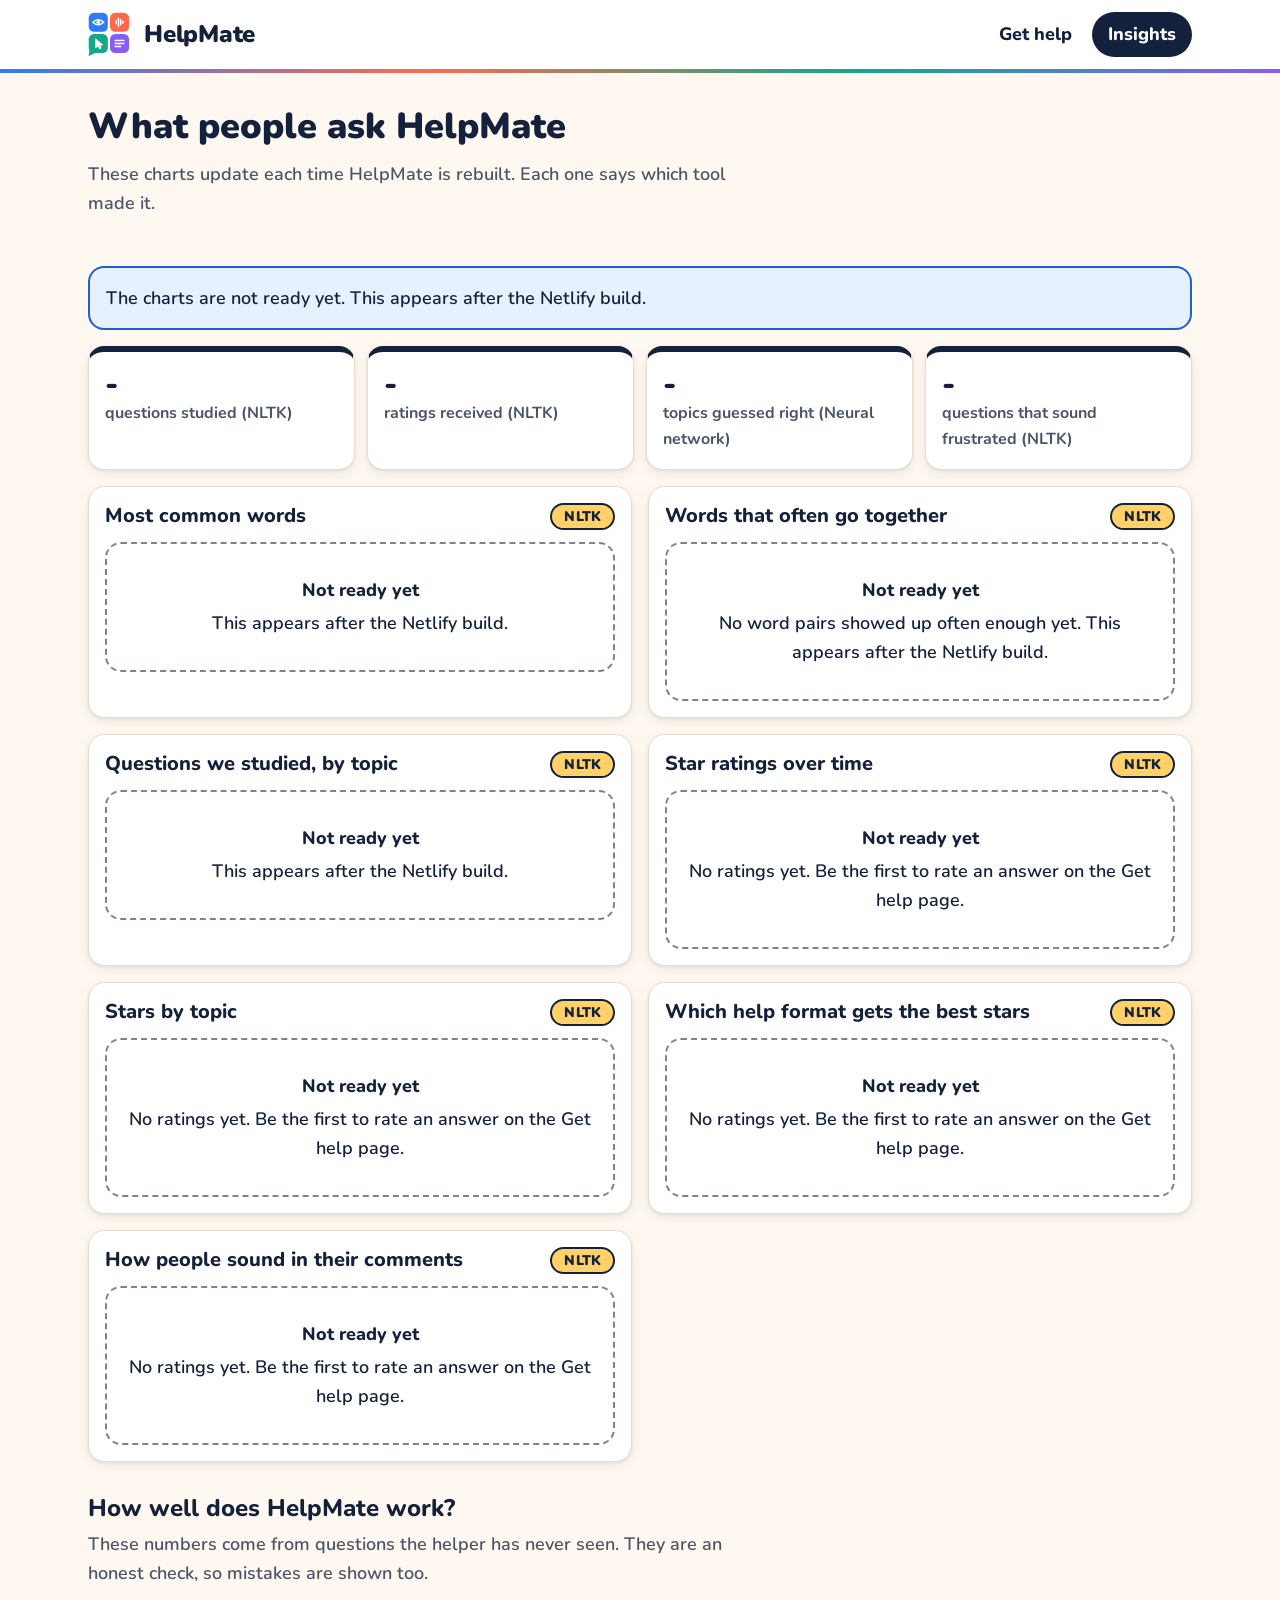
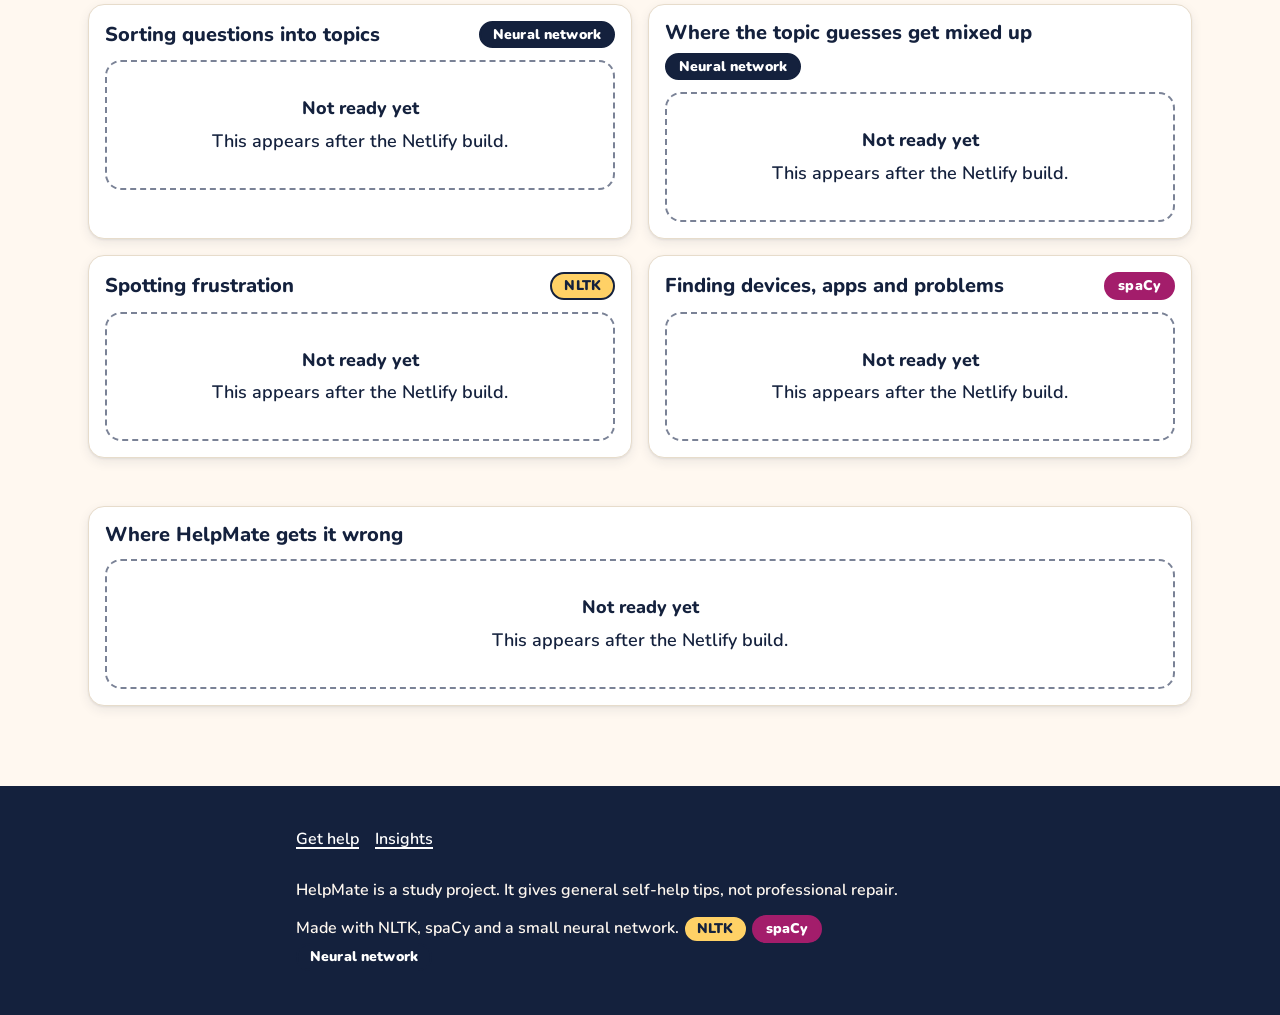
==== site/insights.html @ be36010f "HelpMate phases 4-5: web app, in-browser brain, Insights page, tests, quality report, README Built b" ====
<!doctype html>
<html lang="en">
<head>
  <meta charset="utf-8">
  <meta name="viewport" content="width=device-width, initial-scale=1">
  <title>Insights - HelpMate</title>
  <meta name="description" content="What people ask HelpMate, how answers are rated, and how well the helper works.">
  <link rel="icon" href="assets/brand/favicon.svg" type="image/svg+xml">
  <link rel="preconnect" href="https://fonts.googleapis.com">
  <link rel="preconnect" href="https://fonts.gstatic.com" crossorigin>
  <link href="https://fonts.googleapis.com/css2?family=Nunito:wght@600;700;800;900&display=swap" rel="stylesheet">
  <link rel="stylesheet" href="css/design-tokens.css">
  <link rel="stylesheet" href="css/app.css">
</head>
<body>
  <a class="skip-link" href="#main">Skip to main content</a>

  <header class="site-header">
    <div class="container container--wide site-header__inner">
      <a class="brand" href="index.html">
        <img class="brand__mark" src="assets/brand/helpmate-mark.svg" alt="" width="44" height="44">
        <span class="brand__name">HelpMate</span>
      </a>
      <nav class="site-nav" aria-label="Main">
        <a class="nav-link" href="index.html">Get help</a>
        <a class="nav-link" href="insights.html" aria-current="page">Insights</a>
      </nav>
    </div>
  </header>

  <main id="main" class="container container--wide" tabindex="-1">
    <div class="page-head">
      <h1>What people ask HelpMate</h1>
      <p class="page-head__lead">These charts update each time HelpMate is rebuilt. Each one says which tool made it.</p>
    </div>

    <div id="insights-status" class="status" role="status">
      <span class="spinner" aria-hidden="true"></span><span>Loading the charts...</span>
    </div>
    <div id="insights-notes"></div>

    <section class="stat-grid" aria-label="Key numbers">
      <div class="stat"><span class="stat__value" id="stat-questions">-</span><span class="stat__label">questions studied (NLTK)</span></div>
      <div class="stat"><span class="stat__value" id="stat-ratings">-</span><span class="stat__label">ratings received (NLTK)</span></div>
      <div class="stat"><span class="stat__value" id="stat-accuracy">-</span><span class="stat__label">topics guessed right (Neural network)</span></div>
      <div class="stat"><span class="stat__value" id="stat-frustration">-</span><span class="stat__label">questions that sound frustrated (NLTK)</span></div>
    </section>

    <div class="insights-grid">

      <section id="chart-words" class="card chart-card" aria-labelledby="chart-words-title">
        <header class="card__head">
          <h2 id="chart-words-title" class="card__title">Most common words</h2>
          <span class="badge badge--nltk" title="Made by NLTK when the site was built">NLTK<span class="visually-hidden">, made by NLTK</span></span>
        </header>
        <div class="chart-body"></div>
      </section>

      <section id="chart-phrases" class="card chart-card" aria-labelledby="chart-phrases-title">
        <header class="card__head">
          <h2 id="chart-phrases-title" class="card__title">Words that often go together</h2>
          <span class="badge badge--nltk" title="Made by NLTK when the site was built">NLTK<span class="visually-hidden">, made by NLTK</span></span>
        </header>
        <div class="chart-body"></div>
      </section>

      <section id="chart-categories" class="card chart-card" aria-labelledby="chart-categories-title">
        <header class="card__head">
          <h2 id="chart-categories-title" class="card__title">Questions we studied, by topic</h2>
          <span class="badge badge--nltk" title="Made by NLTK when the site was built">NLTK<span class="visually-hidden">, made by NLTK</span></span>
        </header>
        <div class="chart-body"></div>
      </section>

      <section id="chart-ratings" class="card chart-card" aria-labelledby="chart-ratings-title">
        <header class="card__head">
          <h2 id="chart-ratings-title" class="card__title">Star ratings over time</h2>
          <span class="badge badge--nltk" title="Made by NLTK when the site was built">NLTK<span class="visually-hidden">, made by NLTK</span></span>
        </header>
        <div class="chart-body"></div>
      </section>

      <section id="chart-rating-categories" class="card chart-card" aria-labelledby="chart-rating-categories-title">
        <header class="card__head">
          <h2 id="chart-rating-categories-title" class="card__title">Stars by topic</h2>
          <span class="badge badge--nltk" title="Made by NLTK when the site was built">NLTK<span class="visually-hidden">, made by NLTK</span></span>
        </header>
        <div class="chart-body"></div>
      </section>

      <section id="chart-formats" class="card chart-card" aria-labelledby="chart-formats-title">
        <header class="card__head">
          <h2 id="chart-formats-title" class="card__title">Which help format gets the best stars</h2>
          <span class="badge badge--nltk" title="Made by NLTK when the site was built">NLTK<span class="visually-hidden">, made by NLTK</span></span>
        </header>
        <div class="chart-body"></div>
      </section>

      <section id="chart-sentiment" class="card chart-card" aria-labelledby="chart-sentiment-title">
        <header class="card__head">
          <h2 id="chart-sentiment-title" class="card__title">How people sound in their comments</h2>
          <span class="badge badge--nltk" title="Made by NLTK when the site was built">NLTK<span class="visually-hidden">, made by NLTK</span></span>
        </header>
        <div class="chart-body"></div>
      </section>

      <section id="chart-quality" class="chart-card--wide" aria-labelledby="chart-quality-title">
        <h2 id="chart-quality-title">How well does HelpMate work?</h2>
        <p class="page-head__lead">These numbers come from questions the helper has never seen. They are an honest check, so mistakes are shown too.</p>
        <div class="insights-grid">

          <section id="chart-nn" class="card chart-card" aria-labelledby="chart-nn-title">
            <header class="card__head">
              <h3 id="chart-nn-title" class="card__title">Sorting questions into topics</h3>
              <span class="badge badge--nn" title="Made by HelpMate's neural network">Neural network<span class="visually-hidden">, made by the neural network</span></span>
            </header>
            <div class="chart-body"></div>
          </section>

          <section id="chart-confusion" class="card chart-card" aria-labelledby="chart-confusion-title">
            <header class="card__head">
              <h3 id="chart-confusion-title" class="card__title">Where the topic guesses get mixed up</h3>
              <span class="badge badge--nn" title="Made by HelpMate's neural network">Neural network<span class="visually-hidden">, made by the neural network</span></span>
            </header>
            <div class="chart-body"></div>
          </section>

          <section id="chart-vader" class="card chart-card" aria-labelledby="chart-vader-title">
            <header class="card__head">
              <h3 id="chart-vader-title" class="card__title">Spotting frustration</h3>
              <span class="badge badge--nltk" title="Made by NLTK (VADER)">NLTK<span class="visually-hidden">, made by NLTK</span></span>
            </header>
            <div class="chart-body"></div>
          </section>

          <section id="chart-spacy" class="card chart-card" aria-labelledby="chart-spacy-title">
            <header class="card__head">
              <h3 id="chart-spacy-title" class="card__title">Finding devices, apps and problems</h3>
              <span class="badge badge--spacy" title="Made by spaCy when the site was built">spaCy<span class="visually-hidden">, made by spaCy</span></span>
            </header>
            <div class="chart-body"></div>
          </section>

        </div>
      </section>

      <section id="chart-errors" class="card chart-card chart-card--wide" aria-labelledby="chart-errors-title">
        <header class="card__head">
          <h2 id="chart-errors-title" class="card__title">Where HelpMate gets it wrong</h2>
        </header>
        <div class="chart-body"></div>
      </section>

    </div>
  </main>

  <footer class="site-footer">
    <div class="container">
      <ul class="site-footer__links">
        <li><a href="index.html">Get help</a></li>
        <li><a href="insights.html">Insights</a></li>
      </ul>
      <p class="site-footer__note">HelpMate is a study project. It gives general self-help tips, not professional repair.</p>
      <p class="site-footer__note">Made with NLTK, spaCy and a small neural network.
        <span class="badge badge--nltk">NLTK</span>
        <span class="badge badge--spacy">spaCy</span>
        <span class="badge badge--nn">Neural network</span>
      </p>
    </div>
  </footer>

  <script type="module" src="js/insights.js"></script>
</body>
</html>
---- site/css/design-tokens.css ----
/* ==========================================================================
   HelpMate design tokens (Iris, ux-accessibility-designer)
   Load order in every page:  design-tokens.css, app.css, (insights.css optional)
   Font: add this to <head> of every page (not @import, it blocks rendering):
     <link rel="preconnect" href="https://fonts.googleapis.com">
     <link rel="preconnect" href="https://fonts.gstatic.com" crossorigin>
     <link href="https://fonts.googleapis.com/css2?family=Nunito:wght@600;700;800;900&display=swap" rel="stylesheet">

   CONTRAST (WCAG 1.4.3 text >= 4.5:1, 1.4.11 non-text >= 3:1)
   Ratios use the WCAG relative-luminance formula. They were worked out by hand
   to two decimals because this session had no shell. tests/test_contrast.py
   re-computes every pair below from this file; run it to confirm.

   Brand colors as given, and where they can be used:
     navy   #14213D on bg #FFF8F0 ......... 15.16   body text
     navy   #14213D on white .............. 15.97
     blue   #2F7BF5 on bg ................. 3.78    decoration / icons / large text only (fails 4.5)
     blue   #2F7BF5 with white text ....... 3.98    DO NOT put small white text on it
     coral  #FF6A4D on bg ................. 2.69    decoration only (fails even 3:1; pair with a text label)
     coral  #FF6A4D with navy text ........ 5.64    ok: navy text on a coral fill
     coral  #E04E2C on bg ................. 3.77    FAILS 4.5 for small text (brand note says it is safe; it is not).
                                                    Large text (>= 24px or 18.5px bold) only.
     teal   #12A889 on bg ................. 2.85    decoration only
     teal   #12A889 with navy text ........ 5.32    ok: navy text on a teal fill
     purple #8A5CF6 on bg ................. 4.03    FAILS 4.5 for small text; large text only
     purple #8A5CF6 with white text ....... 4.25    FAILS 4.5

   Text-safe darker shades (use for any text, for filled buttons with white text,
   and for icons/borders that must reach 3:1):
     blue-ink   #1D5FD0   on bg 5.54   white-on-it 5.83
     coral-ink  #C2410C   on bg 4.91   white-on-it 5.18
     teal-ink   #0B7A63   on bg 5.01   white-on-it 5.28
     purple-ink #6D3FD6   on bg 5.98   white-on-it 6.30
     amber-ink  #B45309   on bg 4.77   (rating stars; also >= 3:1 as a graphic)
     muted      #4A5568   on bg 7.14   secondary text
     line-strong #7A8296  on bg 3.65   on white 3.84   (borders of inputs and chips, 1.4.11)

   Badge pairs (text on fill):
     NLTK            navy #14213D on gold #FFD166 ... 11.08
     spaCy           white on magenta #A31D6B ........ 7.13
     Neural network  white on navy #14213D .......... 15.97
     NLTK + spaCy    navy on white, navy border ..... 15.97
   Format tints (card backgrounds) are all lighter than L 0.80, so navy text on them is >= 12:1.
   ========================================================================== */

:root {
  /* ---- Brand ---- */
  --navy: #14213D;
  --blue: #2F7BF5;
  --coral: #FF6A4D;
  --teal: #12A889;
  --purple: #8A5CF6;
  --bg: #FFF8F0;
  --white: #FFFFFF;

  /* ---- Text-safe shades (see table above) ---- */
  --blue-ink: #1D5FD0;
  --coral-ink: #C2410C;
  --teal-ink: #0B7A63;
  --purple-ink: #6D3FD6;
  --amber-ink: #B45309;
  --coral-text-brand: #E04E2C;       /* brand note value; large text only, see table */

  /* ---- Tints: soft card backgrounds for each format ---- */
  --blue-tint: #E6F0FE;
  --coral-tint: #FFE9E3;
  --teal-tint: #DDF5EF;
  --purple-tint: #EFE9FE;
  --amber-tint: #FFF1D6;
  --cream-deep: #FFEEDB;             /* slightly deeper than bg for bands */

  /* ---- Neutral roles ---- */
  --text: var(--navy);
  --text-muted: #4A5568;
  --text-on-dark: #FFF8F0;
  --surface: var(--white);
  --page: var(--bg);
  --line: #E7DCCB;                   /* decorative dividers only */
  --line-strong: #7A8296;            /* control borders, >= 3:1 */
  --link: var(--blue-ink);
  --link-hover: #174CA8;

  /* ---- Format roles (one place to change) ---- */
  --see-bright: var(--blue);   --see-ink: var(--blue-ink);     --see-tint: var(--blue-tint);
  --hear-bright: var(--coral); --hear-ink: var(--coral-ink);   --hear-tint: var(--coral-tint);
  --try-bright: var(--teal);   --try-ink: var(--teal-ink);     --try-tint: var(--teal-tint);
  --read-bright: var(--purple);--read-ink: var(--purple-ink);  --read-tint: var(--purple-tint);

  /* ---- Buttons ---- */
  --btn-primary-bg: var(--navy);
  --btn-primary-bg-hover: #0D172B;
  --btn-primary-text: var(--white);

  /* ---- Status (always shown with an icon and words, never color alone) ---- */
  --ok-ink: var(--teal-ink);     --ok-tint: var(--teal-tint);
  --warn-ink: #8A4B00;           --warn-tint: var(--amber-tint);   /* #8A4B00 on #FFF1D6 is about 6.0 */
  --error-ink: #B3261E;          --error-tint: #FDE8E4;            /* #B3261E on #FDE8E4 is about 5.5 */

  /* ---- Library badges: text label always present ---- */
  --badge-nltk-bg: #FFD166;      --badge-nltk-text: var(--navy);   --badge-nltk-border: var(--navy);
  --badge-spacy-bg: #A31D6B;     --badge-spacy-text: #FFFFFF;      --badge-spacy-border: #A31D6B;
  --badge-nn-bg: var(--navy);    --badge-nn-text: #FFFFFF;         --badge-nn-border: var(--navy);
  --badge-both-bg: #FFFFFF;      --badge-both-text: var(--navy);   --badge-both-border: var(--navy);
  --badge-dot-a: #FFD166;        --badge-dot-b: #A31D6B;           /* decorative dots on the combined badge */

  /* ---- Chart palette (each >= 3:1 on white; always add labels or patterns) ---- */
  --chart-1: var(--blue-ink);
  --chart-2: var(--coral-ink);
  --chart-3: var(--teal-ink);
  --chart-4: var(--purple-ink);
  --chart-5: var(--amber-ink);
  --chart-grid: #CBBFAE;         /* decorative gridlines */

  /* ---- Focus ring (navy on cream 15:1; white version for dark backgrounds) ---- */
  --focus-color: var(--navy);
  --focus-color-on-dark: #FFFFFF;
  --focus-width: 3px;
  --focus-offset: 3px;

  /* ---- Type: Nunito, base 18px for comfortable reading ---- */
  --font: "Nunito", system-ui, -apple-system, "Segoe UI", Roboto, "Helvetica Neue", Arial, sans-serif;
  --fw-body: 600;
  --fw-strong: 700;
  --fw-head: 800;
  --fw-display: 900;
  --fs-xs: 0.875rem;     /* 14px: badges and tiny labels only, always bold */
  --fs-sm: 1rem;         /* 16px */
  --fs-base: 1.125rem;   /* 18px body */
  --fs-md: 1.25rem;      /* 20px */
  --fs-lg: 1.5rem;       /* 24px, counts as large text */
  --fs-xl: 1.875rem;     /* 30px */
  --fs-2xl: 2.25rem;     /* 36px */
  --fs-3xl: 2.75rem;     /* 44px, hero on desktop */
  --lh-tight: 1.2;
  --lh-body: 1.6;

  /* ---- Spacing (4px base) ---- */
  --space-1: 0.25rem;
  --space-2: 0.5rem;
  --space-3: 0.75rem;
  --space-4: 1rem;
  --space-5: 1.5rem;
  --space-6: 2rem;
  --space-7: 3rem;
  --space-8: 4rem;
  --gutter: 1rem;                    /* page side padding at 360px */

  /* ---- Radius ---- */
  --radius-sm: 8px;
  --radius: 12px;
  --radius-lg: 16px;
  --radius-xl: 24px;
  --radius-pill: 999px;

  /* ---- Shadows (soft, warm navy) ---- */
  --shadow-1: 0 1px 2px rgba(20, 33, 61, 0.08), 0 4px 12px rgba(20, 33, 61, 0.08);
  --shadow-2: 0 2px 4px rgba(20, 33, 61, 0.10), 0 10px 28px rgba(20, 33, 61, 0.14);
  --shadow-panel: -8px 0 32px rgba(20, 33, 61, 0.22);

  /* ---- Layout and size ---- */
  --target: 44px;                    /* minimum touch/click size (WCAG 2.5.5 target) */
  --target-comfy: 52px;
  --content-width: 46rem;            /* about 736px reading column */
  --wide-width: 72rem;
  --panel-width: 28rem;

  /* ---- Motion ---- */
  --ease: cubic-bezier(0.2, 0.7, 0.2, 1);
  --dur: 220ms;
}
---- site/css/app.css ----
/* ==========================================================================
   HelpMate app styles (Iris). Needs design-tokens.css loaded first.
   Mobile first: everything is designed at 360px wide, then widened.
   Class and id names are the contract in reports/ux-spec.md.
   ========================================================================== */

/* ---------- 1. Base ---------- */
*, *::before, *::after { box-sizing: border-box; }
html { -webkit-text-size-adjust: 100%; scroll-behavior: smooth; }
body {
  margin: 0;
  background: var(--page);
  color: var(--text);
  font-family: var(--font);
  font-size: var(--fs-base);
  font-weight: var(--fw-body);
  line-height: var(--lh-body);
  min-width: 320px;
  overflow-wrap: anywhere;
}
body.has-panel-open { overflow: hidden; }
img, svg { max-width: 100%; }
h1, h2, h3, h4 { font-weight: var(--fw-head); line-height: var(--lh-tight); margin: 0 0 var(--space-3); }
h1 { font-size: var(--fs-xl); font-weight: var(--fw-display); }
h2 { font-size: var(--fs-lg); }
h3 { font-size: var(--fs-md); }
p { margin: 0 0 var(--space-4); }
ul, ol { margin: 0; padding: 0; }
a { color: var(--link); text-decoration: underline; text-underline-offset: 3px; text-decoration-thickness: 2px; }
a:hover { color: var(--link-hover); }
hr { border: 0; border-top: 2px solid var(--line); margin: var(--space-5) 0; }
[hidden] { display: none !important; }

/* Visible keyboard focus everywhere (SC 2.4.7, 2.4.11) */
:focus { outline: none; }
:focus-visible {
  outline: var(--focus-width) solid var(--focus-color);
  outline-offset: var(--focus-offset);
  border-radius: var(--radius-sm);
}
.on-dark :focus-visible, .site-footer :focus-visible, .panel__head :focus-visible {
  outline-color: var(--focus-color-on-dark);
}
/* Skip target gets a ring when focused by script */
[tabindex="-1"]:focus-visible { outline-offset: 4px; }

.visually-hidden {
  position: absolute !important; width: 1px; height: 1px; margin: -1px; padding: 0;
  overflow: hidden; clip: rect(0 0 0 0); clip-path: inset(50%); white-space: nowrap; border: 0;
}
.skip-link {
  position: absolute; left: var(--space-3); top: -4rem; z-index: 100;
  background: var(--navy); color: #fff; padding: var(--space-3) var(--space-4);
  border-radius: var(--radius); min-height: var(--target); display: inline-flex; align-items: center;
  font-weight: var(--fw-head);
}
.skip-link:focus { top: var(--space-3); }

.container { width: 100%; max-width: var(--content-width); margin-inline: auto; padding-inline: var(--gutter); }
.container--wide { max-width: var(--wide-width); }
.print-only { display: none; }

/* Icons: inline SVG with class "icon", sized by font, colored by currentColor */
.icon { width: 1.5rem; height: 1.5rem; flex: none; fill: none; stroke: currentColor; stroke-width: 2.2;
  stroke-linecap: round; stroke-linejoin: round; }
.icon--fill { fill: currentColor; stroke: none; }
.icon--lg { width: 2rem; height: 2rem; }

/* ---------- 2. Buttons ---------- */
.btn {
  display: inline-flex; align-items: center; justify-content: center; gap: var(--space-2);
  min-height: var(--target); min-width: var(--target); padding: var(--space-2) var(--space-5);
  font: inherit; font-weight: var(--fw-head); font-size: var(--fs-base); line-height: 1.2; text-align: center;
  border: 2px solid transparent; border-radius: var(--radius-pill); cursor: pointer; text-decoration: none;
  transition: background-color var(--dur) var(--ease), transform var(--dur) var(--ease), box-shadow var(--dur) var(--ease);
}
.btn:active { transform: translateY(1px); }
.btn--primary { background: var(--btn-primary-bg); color: var(--btn-primary-text); box-shadow: var(--shadow-1); }
.btn--primary:hover { background: var(--btn-primary-bg-hover); color: var(--btn-primary-text); }
.btn--secondary { background: var(--surface); color: var(--navy); border-color: var(--navy); }
.btn--secondary:hover { background: var(--cream-deep); color: var(--navy); }
.btn--ghost { background: transparent; color: var(--link); border-color: transparent; text-decoration: underline; text-underline-offset: 3px; }
.btn--lg { min-height: var(--target-comfy); font-size: var(--fs-md); padding-inline: var(--space-6); }
.btn--block { width: 100%; }
.btn[disabled], .btn[aria-disabled="true"] { background: #E9E2D6; color: #4A5568; border-color: var(--line-strong); box-shadow: none; cursor: not-allowed; }

/* ---------- 3. Header ---------- */
.site-header { background: var(--surface); border-bottom: 4px solid transparent; border-image: linear-gradient(90deg, var(--blue), var(--coral), var(--teal), var(--purple)) 1; }
.site-header__inner { display: flex; flex-wrap: wrap; align-items: center; justify-content: space-between; gap: var(--space-2) var(--space-4); padding-block: var(--space-3); }
.brand { display: inline-flex; align-items: center; gap: var(--space-3); min-height: var(--target); color: var(--navy); text-decoration: none; }
.brand:hover { color: var(--navy); }
.brand__mark { width: 44px; height: 44px; display: block; }
.brand__name { font-size: var(--fs-lg); font-weight: var(--fw-display); letter-spacing: -0.01em; }
.site-nav { display: flex; gap: var(--space-1); }
.nav-link {
  display: inline-flex; align-items: center; min-height: var(--target); padding: var(--space-2) var(--space-4);
  border-radius: var(--radius-pill); color: var(--navy); font-weight: var(--fw-head); text-decoration: none;
}
.nav-link:hover { background: var(--cream-deep); color: var(--navy); }
.nav-link[aria-current="page"] { background: var(--navy); color: #fff; }

/* ---------- 4. Hero and question box ---------- */
.hero { padding-block: var(--space-6) var(--space-5); }
.hero__title { font-size: var(--fs-xl); margin-bottom: var(--space-3); }
.hero__lead { color: var(--text-muted); font-size: var(--fs-base); margin-bottom: var(--space-5); }
.ask {
  background: var(--surface); border-radius: var(--radius-xl); padding: var(--space-4);
  box-shadow: var(--shadow-2); border-top: 6px solid var(--blue);
}
.ask__label { display: block; font-weight: var(--fw-head); font-size: var(--fs-md); margin-bottom: var(--space-2); }
.ask__input {
  display: block; width: 100%; min-height: 8rem; padding: var(--space-4);
  font: inherit; font-size: var(--fs-md); color: var(--text); background: var(--bg);
  border: 2px solid var(--line-strong); border-radius: var(--radius-lg); resize: vertical;
}
.ask__input::placeholder { color: var(--text-muted); opacity: 1; }
.ask__input:focus-visible { border-color: var(--navy); outline-offset: 2px; border-radius: var(--radius-lg); }
.ask__hint { color: var(--text-muted); font-size: var(--fs-sm); margin: var(--space-2) 0 var(--space-4); }
.ask__actions { display: flex; flex-wrap: wrap; gap: var(--space-3); align-items: center; }
.ask__actions .btn--primary { flex: 1 1 12rem; }
.ask__count { font-size: var(--fs-sm); color: var(--text-muted); }

/* Example chips */
.chips { margin-top: var(--space-5); }
.chips__title { font-weight: var(--fw-head); margin-bottom: var(--space-3); }
.chips__list { list-style: none; display: flex; flex-wrap: wrap; gap: var(--space-2); }
.chip {
  display: inline-flex; align-items: center; min-height: var(--target); padding: var(--space-2) var(--space-4);
  font: inherit; font-size: var(--fs-sm); font-weight: var(--fw-strong); color: var(--navy); text-align: left; line-height: 1.3;
  background: var(--surface); border: 2px solid var(--line-strong); border-radius: var(--radius-pill); cursor: pointer;
  transition: background-color var(--dur) var(--ease), border-color var(--dur) var(--ease);
}
.chip:hover { background: var(--blue-tint); border-color: var(--blue-ink); }

/* Engine status line (Pyodide loading) */
.status { display: flex; align-items: center; gap: var(--space-2); margin: var(--space-4) 0 0; color: var(--text-muted); font-size: var(--fs-sm); }
.spinner { width: 1.25rem; height: 1.25rem; border: 3px solid var(--line-strong); border-top-color: var(--blue-ink); border-radius: 50%; animation: spin 0.9s linear infinite; flex: none; }
@keyframes spin { to { transform: rotate(360deg); } }

/* ---------- 5. Notices (loading, unsure, calm/frustrated, error) ---------- */
.notice {
  display: flex; gap: var(--space-3); align-items: flex-start; padding: var(--space-4);
  border-radius: var(--radius-lg); border: 2px solid; margin-bottom: var(--space-4);
}
.notice__icon { margin-top: 2px; }
.notice__title { font-weight: var(--fw-head); margin: 0 0 var(--space-1); }
.notice__text { margin: 0; }
.notice--info { background: var(--blue-tint); border-color: var(--blue-ink); color: var(--navy); }
.notice--info .notice__icon { color: var(--blue-ink); }
.notice--calm { background: var(--ok-tint); border-color: var(--ok-ink); color: var(--navy); }
.notice--calm .notice__icon { color: var(--ok-ink); }
.notice--unsure { background: var(--warn-tint); border-color: var(--warn-ink); color: var(--navy); }
.notice--unsure .notice__icon { color: var(--warn-ink); }
.notice--error { background: var(--error-tint); border-color: var(--error-ink); color: var(--navy); }
.notice--error .notice__icon { color: var(--error-ink); }
.notice .btn { margin-top: var(--space-3); }

/* Loading skeleton */
.skeleton { background: linear-gradient(90deg, #EFE6D8 25%, #F8F1E6 50%, #EFE6D8 75%); background-size: 200% 100%; border-radius: var(--radius); min-height: 1.25rem; animation: shimmer 1.4s linear infinite; margin-bottom: var(--space-3); }
@keyframes shimmer { to { background-position: -200% 0; } }

/* ---------- 6. Library badges (text label always inside) ---------- */
.badge {
  display: inline-flex; align-items: center; gap: var(--space-1); padding: 2px var(--space-3);
  font-size: var(--fs-xs); font-weight: var(--fw-display); line-height: 1.4; letter-spacing: 0.01em; white-space: nowrap;
  border: 2px solid; border-radius: var(--radius-pill); cursor: help;
}
.badge .icon { width: 1rem; height: 1rem; stroke-width: 2.6; }
.badge--nltk { background: var(--badge-nltk-bg); color: var(--badge-nltk-text); border-color: var(--badge-nltk-border); }
.badge--spacy { background: var(--badge-spacy-bg); color: var(--badge-spacy-text); border-color: var(--badge-spacy-border); }
.badge--nn { background: var(--badge-nn-bg); color: var(--badge-nn-text); border-color: var(--badge-nn-border); }
.badge--both { background: var(--badge-both-bg); color: var(--badge-both-text); border-color: var(--badge-both-border); }
.badge--both::before {
  content: ""; width: 0.6rem; height: 0.6rem; border-radius: 50%; background: var(--badge-dot-a);
  border: 1px solid var(--navy); box-shadow: 0.45rem 0 0 -1px var(--badge-dot-b); margin-right: 0.5rem; flex: none;
}

/* ---------- 7. Result cards ---------- */
.results { padding-block: var(--space-4) var(--space-6); }
.results__title { font-size: var(--fs-lg); }
.card {
  background: var(--surface); border-radius: var(--radius-lg); padding: var(--space-4); margin-bottom: var(--space-4);
  box-shadow: var(--shadow-1); border: 1px solid var(--line);
}
.card__head { display: flex; flex-wrap: wrap; align-items: center; justify-content: space-between; gap: var(--space-2) var(--space-3); margin-bottom: var(--space-3); }
.card__title { font-size: var(--fs-md); margin: 0; }
.card__body > :last-child { margin-bottom: 0; }
.card--category { border-left: 8px solid var(--navy); }
.card--mood { border-left: 8px solid var(--amber-ink); }
.card--things { border-left: 8px solid var(--badge-spacy-bg); }
.card--breakdown { border-left: 8px solid var(--badge-dot-b); }
.card__big { font-size: var(--fs-lg); font-weight: var(--fw-display); margin: 0 0 var(--space-2); }
.meter { display: flex; align-items: center; gap: var(--space-3); font-size: var(--fs-sm); }
.meter__track { flex: 1; height: 0.75rem; background: #EFE6D8; border-radius: var(--radius-pill); overflow: hidden; border: 1px solid var(--line-strong); }
.meter__fill { display: block; height: 100%; width: calc(var(--value, 0) * 1%); background: var(--navy); }

/* Tags: things HelpMate noticed */
.tags { list-style: none; display: flex; flex-wrap: wrap; gap: var(--space-2); }
.tag { display: inline-flex; flex-direction: column; padding: var(--space-1) var(--space-3); background: var(--cream-deep); border: 1px solid var(--line-strong); border-radius: var(--radius); font-weight: var(--fw-strong); line-height: 1.3; }
.tag__kind { font-size: var(--fs-xs); font-weight: var(--fw-strong); color: var(--text-muted); text-transform: uppercase; letter-spacing: 0.04em; }

/* ---------- 8. Four format buttons ---------- */
.answer { margin-top: var(--space-5); }
.answer__title { font-size: var(--fs-lg); }
.answer__summary { color: var(--text-muted); }
.formats { display: grid; grid-template-columns: 1fr 1fr; gap: var(--space-3); margin: var(--space-4) 0; }
.format-btn {
  position: relative; display: flex; flex-direction: column; align-items: center; justify-content: center; gap: var(--space-1);
  min-height: 5.5rem; padding: var(--space-3) var(--space-2); font: inherit; font-size: var(--fs-md); font-weight: var(--fw-display);
  line-height: 1.2; text-align: center; cursor: pointer; color: var(--navy); background: var(--surface);
  border: 3px solid var(--format-ink); border-top-width: 8px; border-radius: var(--radius-lg); box-shadow: var(--shadow-1);
  transition: background-color var(--dur) var(--ease), transform var(--dur) var(--ease);
}
.format-btn .icon { width: 2rem; height: 2rem; color: var(--format-ink); }
.format-btn__hint { font-size: var(--fs-xs); font-weight: var(--fw-strong); color: var(--text-muted); }
.format-btn:hover { background: var(--format-tint); }
.format-btn:active { transform: translateY(1px); }
.format-btn[aria-pressed="true"] { background: var(--format-ink); color: #fff; border-color: var(--format-ink); }
.format-btn[aria-pressed="true"] .icon, .format-btn[aria-pressed="true"] .format-btn__hint { color: #fff; }
.format-btn[aria-pressed="true"]::after {            /* check mark: state is not color alone */
  content: ""; position: absolute; top: 0.6rem; right: 0.6rem; width: 1.1rem; height: 1.1rem; border-radius: 50%;
  background: #fff url("data:image/svg+xml,%3Csvg xmlns='http://www.w3.org/2000/svg' viewBox='0 0 20 20'%3E%3Cpath d='M5 10.5l3.2 3.2L15 7' fill='none' stroke='%2314213D' stroke-width='2.6' stroke-linecap='round' stroke-linejoin='round'/%3E%3C/svg%3E") center / 80% no-repeat;
}
.format-btn--see  { --format-ink: var(--see-ink);  --format-tint: var(--see-tint);  border-top-color: var(--see-bright); }
.format-btn--hear { --format-ink: var(--hear-ink); --format-tint: var(--hear-tint); border-top-color: var(--hear-bright); }
.format-btn--try  { --format-ink: var(--try-ink);  --format-tint: var(--try-tint);  border-top-color: var(--try-bright); }
.format-btn--read { --format-ink: var(--read-ink); --format-tint: var(--read-tint); border-top-color: var(--read-bright); }
.format-btn[aria-pressed="true"].format-btn--see  { border-top-color: var(--see-bright); }
.format-btn[aria-pressed="true"].format-btn--hear { border-top-color: var(--hear-bright); }
.format-btn[aria-pressed="true"].format-btn--try  { border-top-color: var(--try-bright); }
.format-btn[aria-pressed="true"].format-btn--read { border-top-color: var(--read-bright); }

/* Format panel (the answer itself) */
.format-panel { background: var(--surface); border-radius: var(--radius-lg); padding: var(--space-4); border: 3px solid var(--format-ink, var(--navy)); box-shadow: var(--shadow-1); }
.format-panel[data-format="see_it"]  { --format-ink: var(--see-ink);  --format-tint: var(--see-tint); }
.format-panel[data-format="hear_it"] { --format-ink: var(--hear-ink); --format-tint: var(--hear-tint); }
.format-panel[data-format="try_it"]  { --format-ink: var(--try-ink);  --format-tint: var(--try-tint); }
.format-panel[data-format="read_it"] { --format-ink: var(--read-ink); --format-tint: var(--read-tint); }
.format-panel__title { font-size: var(--fs-md); }
.format-panel__intro { background: var(--format-tint, var(--cream-deep)); border-radius: var(--radius); padding: var(--space-3) var(--space-4); }

/* See it: numbered steps */
.steps { list-style: none; counter-reset: step; display: grid; gap: var(--space-3); }
.step { display: grid; grid-template-columns: 3rem 1fr; gap: var(--space-3); align-items: start; padding: var(--space-3); background: var(--format-tint, var(--cream-deep)); border-radius: var(--radius); }
.step__num { width: 3rem; height: 3rem; border-radius: 50%; display: grid; place-items: center; background: var(--format-ink, var(--navy)); color: #fff; font-weight: var(--fw-display); font-size: var(--fs-md); }
.step__label { font-weight: var(--fw-display); font-size: var(--fs-md); margin: 0 0 var(--space-1); line-height: 1.25; }
.step__detail { margin: 0; }
.step__image { display: block; margin-top: var(--space-3); border-radius: var(--radius); border: 2px solid var(--line-strong); background: #fff; }

/* Hear it: controls and script */
.hear-controls { display: flex; flex-wrap: wrap; gap: var(--space-3); margin-bottom: var(--space-4); }
.hear-controls .btn { background: var(--hear-ink); color: #fff; }
.hear-controls .btn:hover { background: #A33509; color: #fff; }
.hear-controls .btn--secondary { background: var(--surface); color: var(--navy); border-color: var(--navy); }
.hear-note { font-size: var(--fs-sm); color: var(--text-muted); }
.script { list-style: none; display: grid; gap: var(--space-2); }
.script__line { padding: var(--space-3); border-radius: var(--radius); border-left: 6px solid var(--hear-bright); background: var(--hear-tint); }
.script__line.is-speaking { background: var(--hear-ink); color: #fff; border-left-color: var(--navy); }   /* also bold, see below */
.script__line.is-speaking { font-weight: var(--fw-display); }

/* Try it: checklist with progress */
.check-list { list-style: none; display: grid; gap: var(--space-2); }
.check {
  display: flex; align-items: center; gap: var(--space-3); min-height: 3.25rem; padding: var(--space-2) var(--space-3);
  background: var(--try-tint); border-radius: var(--radius); cursor: pointer; border: 2px solid transparent;
}
.check:hover { border-color: var(--try-ink); }
.check__box { width: 1.75rem; height: 1.75rem; flex: none; accent-color: var(--try-ink); margin: 0; cursor: pointer; }
.check__text { flex: 1; }
.check:has(.check__box:checked) .check__text { text-decoration: line-through; text-decoration-thickness: 2px; }
.check:has(.check__box:checked) { background: #fff; border-color: var(--try-ink); }
.check:has(.check__box:focus-visible) { outline: var(--focus-width) solid var(--focus-color); outline-offset: 2px; }
.check__box:focus-visible { outline: var(--focus-width) solid var(--focus-color); outline-offset: 2px; }
.try-done { margin-top: var(--space-4); }

/* Read it: printable checklist */
.read-list { list-style: none; display: grid; gap: var(--space-2); }
.read-list__item { display: flex; gap: var(--space-3); align-items: flex-start; padding: var(--space-3); border-bottom: 2px dashed var(--line-strong); }
.read-list__item::before { content: ""; width: 1.4rem; height: 1.4rem; flex: none; margin-top: 0.15rem; border: 3px solid var(--read-ink); border-radius: 6px; background: #fff; }
.format-actions { display: flex; flex-wrap: wrap; gap: var(--space-3); margin-top: var(--space-4); }
.help-note { margin-top: var(--space-4); padding: var(--space-3) var(--space-4); border-radius: var(--radius); background: var(--cream-deep); font-size: var(--fs-sm); }

/* Learn more call-to-action */
.learn-cta { display: flex; flex-wrap: wrap; align-items: center; justify-content: space-between; gap: var(--space-3); margin-top: var(--space-5); padding: var(--space-4); border-radius: var(--radius-lg); background: var(--purple-tint); border: 2px solid var(--purple-ink); }
.learn-cta__text { margin: 0; font-weight: var(--fw-head); flex: 1 1 14rem; }

/* ---------- 9. Learn-more panel (full-screen sheet on phones, slide-over on desktop) ---------- */
.panel-backdrop { position: fixed; inset: 0; z-index: 40; background: rgba(20, 33, 61, 0.55); opacity: 0; visibility: hidden; transition: opacity var(--dur) var(--ease), visibility 0s linear var(--dur); }
.panel-backdrop.is-open { opacity: 1; visibility: visible; transition-delay: 0s; }
.panel {
  position: fixed; z-index: 50; inset: 0; display: flex; flex-direction: column; background: var(--bg);
  transform: translateY(100%); visibility: hidden; transition: transform var(--dur) var(--ease), visibility 0s linear var(--dur);
}
.panel.is-open { transform: none; visibility: visible; transition-delay: 0s; }
.panel__head { display: flex; align-items: center; justify-content: space-between; gap: var(--space-3); padding: var(--space-3) var(--gutter); background: var(--navy); color: #fff; }
.panel__title { font-size: var(--fs-md); margin: 0; color: #fff; }
.panel__close { flex: none; display: inline-flex; align-items: center; gap: var(--space-2); min-height: var(--target); min-width: var(--target); padding: var(--space-2) var(--space-4); font: inherit; font-weight: var(--fw-head); color: var(--navy); background: #fff; border: 2px solid #fff; border-radius: var(--radius-pill); cursor: pointer; }
.panel__close:hover { background: var(--cream-deep); }
.panel__body { flex: 1; overflow-y: auto; padding: var(--space-4) var(--gutter) var(--space-7); overscroll-behavior: contain; }
.panel__foot { padding: var(--space-3) var(--gutter); border-top: 2px solid var(--line); background: #fff; display: flex; gap: var(--space-3); justify-content: space-between; }
.panel__foot .btn { flex: 1; }

/* Progress bar */
.progress { margin: var(--space-3) 0 var(--space-4); }
.progress__label { display: flex; justify-content: space-between; font-weight: var(--fw-head); font-size: var(--fs-sm); margin-bottom: var(--space-1); }
.progress__track { height: 1rem; background: #EFE6D8; border: 2px solid var(--navy); border-radius: var(--radius-pill); overflow: hidden; }
.progress__fill { display: block; height: 100%; width: calc(var(--value, 0) * 1%); background: var(--purple-ink); border-radius: var(--radius-pill); transition: width var(--dur) var(--ease); }

/* Step dots (10) */
.dots { list-style: none; display: flex; flex-wrap: wrap; gap: var(--space-2); margin: 0 0 var(--space-4); }
.dot { width: var(--target); height: var(--target); display: grid; place-items: center; font: inherit; font-weight: var(--fw-display); color: var(--navy); background: #fff; border: 2px solid var(--line-strong); border-radius: 50%; cursor: pointer; }
.dot[aria-current="step"] { border-color: var(--purple-ink); background: var(--purple-tint); box-shadow: 0 0 0 3px var(--purple-ink); }
.dot.is-done { background: var(--purple-ink); color: #fff; border-color: var(--purple-ink); }

/* Lesson step */
.lesson { background: #fff; border-radius: var(--radius-lg); padding: var(--space-4); border: 1px solid var(--line); box-shadow: var(--shadow-1); }
.lesson__kicker { font-size: var(--fs-sm); font-weight: var(--fw-display); color: var(--purple-ink); margin: 0 0 var(--space-1); text-transform: uppercase; letter-spacing: 0.05em; }
.lesson__idea { font-size: var(--fs-md); font-weight: var(--fw-head); }
.lesson__example { padding: var(--space-3) var(--space-4); background: var(--purple-tint); border-radius: var(--radius); }
.lesson__example strong { display: block; font-size: var(--fs-sm); }
.quiz { border: 0; margin: var(--space-4) 0 0; padding: 0; min-width: 0; }
.quiz__q { font-weight: var(--fw-display); font-size: var(--fs-md); padding: 0; margin-bottom: var(--space-3); }
.choice { display: flex; align-items: center; gap: var(--space-3); min-height: 3.25rem; padding: var(--space-2) var(--space-3); margin-bottom: var(--space-2); background: #fff; border: 2px solid var(--line-strong); border-radius: var(--radius); cursor: pointer; }
.choice:hover { background: var(--purple-tint); border-color: var(--purple-ink); }
.choice input { width: 1.5rem; height: 1.5rem; flex: none; margin: 0; accent-color: var(--purple-ink); }
.choice:has(input:checked) { border-color: var(--purple-ink); background: var(--purple-tint); }
.choice:has(input:focus-visible) { outline: var(--focus-width) solid var(--focus-color); outline-offset: 2px; }
.choice.is-correct { border-color: var(--ok-ink); background: var(--ok-tint); }
.choice.is-wrong { border-color: var(--error-ink); background: var(--error-tint); }
.quiz__feedback { display: flex; gap: var(--space-2); align-items: flex-start; margin: var(--space-3) 0 0; padding: var(--space-3); border-radius: var(--radius); font-weight: var(--fw-strong); }
.quiz__feedback.is-correct { background: var(--ok-tint); border: 2px solid var(--ok-ink); }
.quiz__feedback.is-try-again { background: var(--warn-tint); border: 2px solid var(--warn-ink); }

/* Badge medals */
.medals { list-style: none; display: grid; grid-template-columns: repeat(2, 1fr); gap: var(--space-3); margin-top: var(--space-4); }
.medal { display: flex; flex-direction: column; align-items: center; text-align: center; gap: var(--space-1); padding: var(--space-3) var(--space-2); background: #fff; border: 2px solid var(--line-strong); border-radius: var(--radius-lg); font-size: var(--fs-sm); font-weight: var(--fw-head); line-height: 1.25; }
.medal__disc { width: 3.5rem; height: 3.5rem; border-radius: 50%; display: grid; place-items: center; background: #EFE6D8; color: var(--text-muted); border: 3px dashed var(--line-strong); }
.medal__state { font-size: var(--fs-xs); font-weight: var(--fw-display); color: var(--text-muted); }
.medal.is-earned { border-color: var(--amber-ink); background: var(--amber-tint); }
.medal.is-earned .medal__disc { background: var(--amber-ink); color: #fff; border: 3px solid var(--navy); box-shadow: 0 0 0 3px var(--amber-tint), 0 0 0 5px var(--amber-ink); }
.medal.is-earned .medal__state { color: var(--warn-ink); }
.celebrate { text-align: center; padding: var(--space-5) var(--space-4); border-radius: var(--radius-lg); background: var(--amber-tint); border: 2px solid var(--amber-ink); animation: pop 400ms var(--ease); }
@keyframes pop { from { transform: scale(0.94); opacity: 0; } to { transform: none; opacity: 1; } }

/* ---------- 10. Rating form ---------- */
.rating { border-top: 6px solid var(--amber-ink); }
.rating__title { font-size: var(--fs-md); }
.rating__privacy { padding: var(--space-3) var(--space-4); background: var(--blue-tint); border-radius: var(--radius); font-size: var(--fs-sm); }
.field { margin-bottom: var(--space-4); }
.field__label { display: block; font-weight: var(--fw-head); margin-bottom: var(--space-2); }
.field__input { display: block; width: 100%; min-height: var(--target); padding: var(--space-3); font: inherit; color: var(--text); background: var(--bg); border: 2px solid var(--line-strong); border-radius: var(--radius); }
textarea.field__input { min-height: 6rem; resize: vertical; }
.field__input:focus-visible { border-color: var(--navy); }
.field__help { font-size: var(--fs-sm); color: var(--text-muted); margin: var(--space-1) 0 0; }
.field__error { display: flex; gap: var(--space-2); font-weight: var(--fw-head); color: var(--error-ink); margin: var(--space-2) 0 0; }
.field.has-error .field__input { border-color: var(--error-ink); }
.honeypot { position: absolute; left: -9999px; width: 1px; height: 1px; overflow: hidden; }

/* Stars: DOM order is 5,4,3,2,1 and the row is reversed, so "input:checked ~ label" fills lower stars */
.stars { border: 0; margin: 0 0 var(--space-4); padding: 0; min-width: 0; }
.stars__legend { font-weight: var(--fw-head); padding: 0; margin-bottom: var(--space-2); }
.stars__row { display: inline-flex; flex-direction: row-reverse; justify-content: flex-end; gap: var(--space-1); }
.stars__input { position: absolute; opacity: 0; width: 1px; height: 1px; }
.stars__label { display: inline-grid; place-items: center; width: 3rem; height: 3rem; cursor: pointer; border-radius: var(--radius); color: var(--amber-ink); }
.stars__label .icon { width: 2.25rem; height: 2.25rem; fill: none; stroke: var(--amber-ink); stroke-width: 2; }
.stars__label:hover .icon,
.stars__label:hover ~ .stars__label .icon,
.stars__input:checked ~ .stars__label .icon,
.stars__input:checked + .stars__label .icon { fill: var(--amber-ink); }
.stars__input:focus-visible + .stars__label { outline: var(--focus-width) solid var(--focus-color); outline-offset: 2px; background: var(--amber-tint); }
.stars__value { font-weight: var(--fw-head); margin-top: var(--space-1); min-height: 1.6em; }
.thanks { text-align: center; padding: var(--space-5) var(--space-4); background: var(--ok-tint); border: 2px solid var(--ok-ink); border-radius: var(--radius-lg); }

/* ---------- 11. Footer ---------- */
.site-footer { margin-top: var(--space-7); background: var(--navy); color: var(--text-on-dark); padding-block: var(--space-6); font-size: var(--fs-sm); }
.site-footer a { color: #fff; }
.site-footer a:hover { color: var(--amber-tint); }
.site-footer__links { list-style: none; display: flex; flex-wrap: wrap; gap: var(--space-2) var(--space-4); margin-bottom: var(--space-4); }
.site-footer__links a { display: inline-flex; align-items: center; min-height: var(--target); }
.site-footer__note { margin: 0 0 var(--space-3); max-width: 40rem; }
.site-footer .badge { cursor: default; }

/* ---------- 12. Insights page ---------- */
.page-head { padding-block: var(--space-6) var(--space-4); }
.page-head__lead { color: var(--text-muted); max-width: 40rem; }
.insights-grid { display: grid; grid-template-columns: minmax(0, 1fr); gap: var(--space-4); padding-bottom: var(--space-6); }
.stat-grid { display: grid; grid-template-columns: repeat(2, minmax(0, 1fr)); gap: var(--space-3); margin-bottom: var(--space-4); }
.stat { background: #fff; border-radius: var(--radius-lg); padding: var(--space-4); border: 1px solid var(--line); border-top: 6px solid var(--navy); box-shadow: var(--shadow-1); }
.stat__value { display: block; font-size: var(--fs-xl); font-weight: var(--fw-display); line-height: 1.1; }
.stat__label { display: block; font-size: var(--fs-sm); color: var(--text-muted); font-weight: var(--fw-strong); }
.chart-card { margin: 0; }
.chart { margin: 0 0 var(--space-3); }
.chart svg { display: block; width: 100%; height: auto; }
.chart__caption { font-size: var(--fs-sm); color: var(--text-muted); margin-top: var(--space-2); }
.chart svg text { font-family: var(--font); font-weight: var(--fw-strong); fill: var(--navy); }
.chart .grid-line { stroke: var(--chart-grid); stroke-width: 1; }
.legend { list-style: none; display: flex; flex-wrap: wrap; gap: var(--space-2) var(--space-4); margin-bottom: var(--space-3); font-size: var(--fs-sm); }
.legend__item { display: inline-flex; align-items: center; gap: var(--space-2); min-height: 1.75rem; }
.legend__swatch { width: 1rem; height: 1rem; border-radius: 4px; border: 2px solid var(--navy); flex: none; }
.legend__swatch--1 { background: var(--chart-1); } .legend__swatch--2 { background: var(--chart-2); }
.legend__swatch--3 { background: var(--chart-3); } .legend__swatch--4 { background: var(--chart-4); }
.legend__swatch--5 { background: var(--chart-5); }

/* Pure-CSS horizontal bars (works without JS charts; also the fallback) */
.bar-list { list-style: none; display: grid; gap: var(--space-3); }
.bar-row { display: grid; grid-template-columns: minmax(5.5rem, 8rem) 1fr auto; align-items: center; gap: var(--space-3); }
.bar__label { font-weight: var(--fw-strong); font-size: var(--fs-sm); line-height: 1.25; }
.bar__track { height: 1.25rem; background: #EFE6D8; border-radius: var(--radius-pill); overflow: hidden; border: 1px solid var(--line-strong); }
.bar__fill { display: block; height: 100%; width: calc(var(--value, 0) * 1%); background: var(--chart-1); border-radius: var(--radius-pill); }
.bar__value { font-weight: var(--fw-display); font-size: var(--fs-sm); min-width: 2.5rem; text-align: right; }

/* Accessible data table alternative to every chart */
.chart-table { margin-top: var(--space-3); }
.chart-table > summary { display: flex; align-items: center; min-height: var(--target); cursor: pointer; font-weight: var(--fw-head); color: var(--link); text-decoration: underline; text-underline-offset: 3px; }
.table-wrap { overflow-x: auto; margin-top: var(--space-2); border: 1px solid var(--line-strong); border-radius: var(--radius); }
.data-table { width: 100%; border-collapse: collapse; font-size: var(--fs-sm); background: #fff; }
.data-table caption { text-align: left; font-weight: var(--fw-head); padding: var(--space-2) var(--space-3); }
.data-table th, .data-table td { padding: var(--space-2) var(--space-3); text-align: left; border-bottom: 1px solid var(--line); vertical-align: top; }
.data-table thead th { background: var(--cream-deep); font-weight: var(--fw-display); border-bottom: 2px solid var(--navy); }
.data-table td.num, .data-table th.num { text-align: right; font-variant-numeric: tabular-nums; }
.empty-state { text-align: center; padding: var(--space-6) var(--space-4); background: #fff; border: 2px dashed var(--line-strong); border-radius: var(--radius-lg); }

/* ---------- 12b. Insights additions (Vega): heat table, errors, notes ---------- */
#insights-notes .notice { margin-bottom: var(--space-3); }
#insights-status.notice { margin-top: var(--space-4); }
#chart-quality { grid-column: 1 / -1; margin-top: var(--space-4); }
#chart-quality > h2 { margin-bottom: var(--space-2); }
.heat th, .heat td { white-space: nowrap; }
.heat thead th { white-space: normal; min-width: 4.5rem; vertical-align: bottom; }
.heat__cell { text-align: center !important; font-weight: var(--fw-strong); min-width: 3rem; }
.heat__cell--diag { font-weight: var(--fw-display); outline: 3px solid var(--navy); outline-offset: -3px; }
.error-group { margin-bottom: var(--space-4); }
.error-list { padding-left: var(--space-5); display: grid; gap: var(--space-2); }

/* ---------- 13. Larger screens ---------- */
@media (min-width: 40rem) {                          /* 640px */
  :root { --gutter: 1.5rem; }
  h1, .hero__title { font-size: var(--fs-2xl); }
  .formats { grid-template-columns: repeat(4, 1fr); }
  .medals { grid-template-columns: repeat(4, 1fr); }
  .ask { padding: var(--space-5); }
  .stat-grid { grid-template-columns: repeat(4, minmax(0, 1fr)); }
}
@media (min-width: 56rem) {                          /* 896px */
  .hero__title { font-size: var(--fs-3xl); }
  .insights-grid { grid-template-columns: repeat(2, minmax(0, 1fr)); }
  .chart-card--wide { grid-column: 1 / -1; }
  /* Panel becomes a slide-over from the right */
  .panel { inset: 0 0 0 auto; width: min(var(--panel-width), 100vw); transform: translateX(100%); box-shadow: var(--shadow-panel); }
}
/* Very small phones */
@media (max-width: 22.5rem) {                        /* 360px and below */
  .brand__name { font-size: var(--fs-md); }
  .nav-link { padding-inline: var(--space-3); }
  .format-btn { font-size: var(--fs-base); min-height: 5.25rem; }
  .bar-row { grid-template-columns: 1fr auto; }
  .bar-row .bar__track { grid-column: 1 / -1; grid-row: 2; }
}

/* ---------- 14. Motion, contrast and forced colors ---------- */
@media (prefers-reduced-motion: reduce) {
  html { scroll-behavior: auto; }
  *, *::before, *::after { animation-duration: 0.01ms !important; animation-iteration-count: 1 !important; transition-duration: 0.01ms !important; transition-delay: 0s !important; }
  .spinner { animation: none; border-top-color: var(--line-strong); border-style: dotted; }
  .skeleton { animation: none; }
}
@media (forced-colors: active) {
  .btn, .chip, .format-btn, .badge, .card, .check, .choice { border: 2px solid ButtonText; }
  .format-btn[aria-pressed="true"] { border-color: Highlight; outline: 3px solid Highlight; }
  .progress__fill, .bar__fill, .meter__fill { background: Highlight; }
}

/* ---------- 15. Print (Read it checklist) ---------- */
@media print {
  @page { margin: 1.5cm; }
  body { background: #fff; color: #000; font-size: 12pt; line-height: 1.4; }
  .site-header, .site-footer, .skip-link, .hero, .chips, .status, .notice, .results__title, .card, .answer__title, .answer__summary,
  .formats, .learn-cta, .panel, .panel-backdrop, .rating, .hear-controls, .format-actions, .format-panel__intro, .no-print { display: none !important; }
  .print-only { display: block !important; }
  .container { max-width: none; padding: 0; }
  .answer, .results { margin: 0; padding: 0; }
  .format-panel { border: 0; box-shadow: none; padding: 0; }
  .print-title { font-size: 20pt; margin: 0 0 0.5cm; color: #000; }
  .read-list__item { border-bottom: 1px solid #000; break-inside: avoid; padding: 0.3cm 0; }
  .read-list__item::before { border-color: #000; width: 0.6cm; height: 0.6cm; }
  a { color: #000; text-decoration: none; }
}

/* Pixel/Atlas fix: anchor visually-hidden star radios to their row */
.stars__row { position: relative; }

/* Atlas QA fixes (from Quinn's report): compact confusion-matrix headers, badges never wrap */
.heat thead th:not(:first-child) {
  writing-mode: vertical-rl; transform: rotate(180deg);
  white-space: nowrap; word-break: normal; overflow-wrap: normal;
  min-width: 2.25rem; padding-block: var(--space-2, .5rem); text-align: left;
}
.heat__cell { min-width: 2.25rem; }
.badge { white-space: nowrap; }
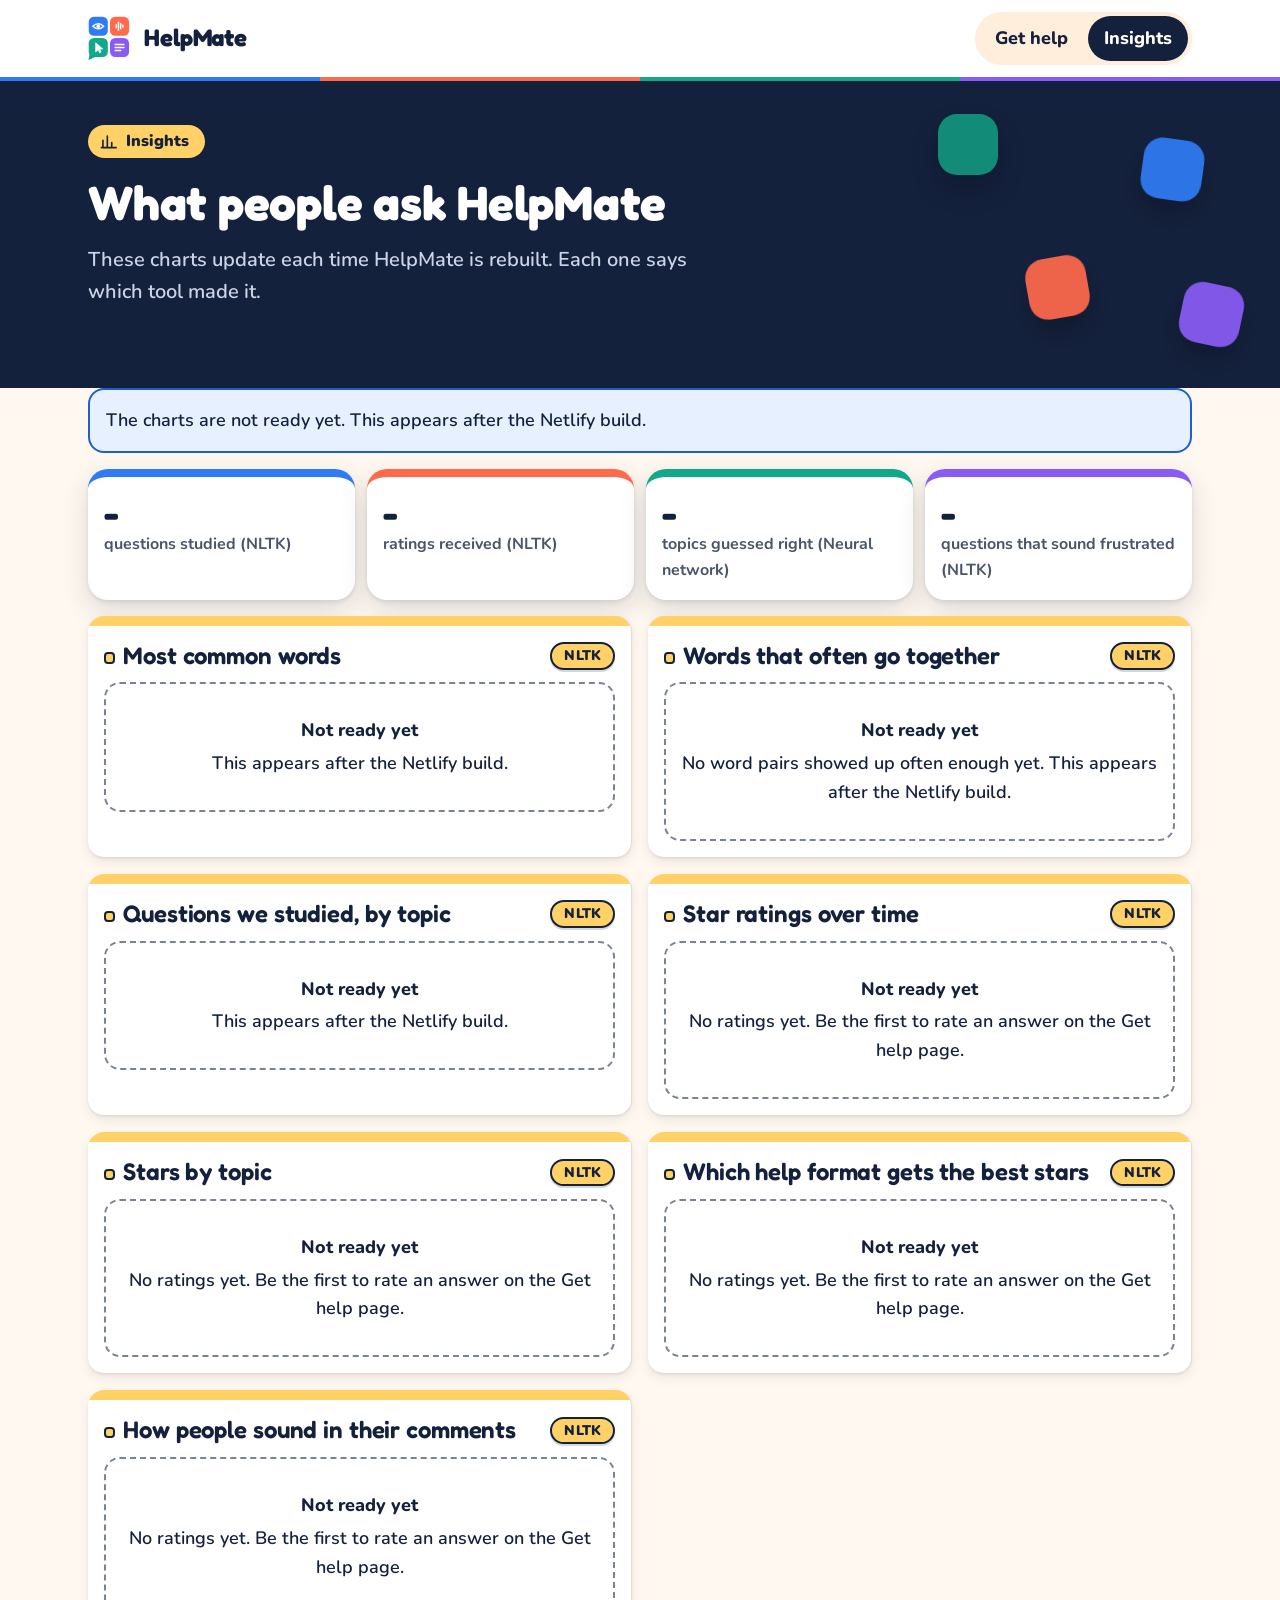
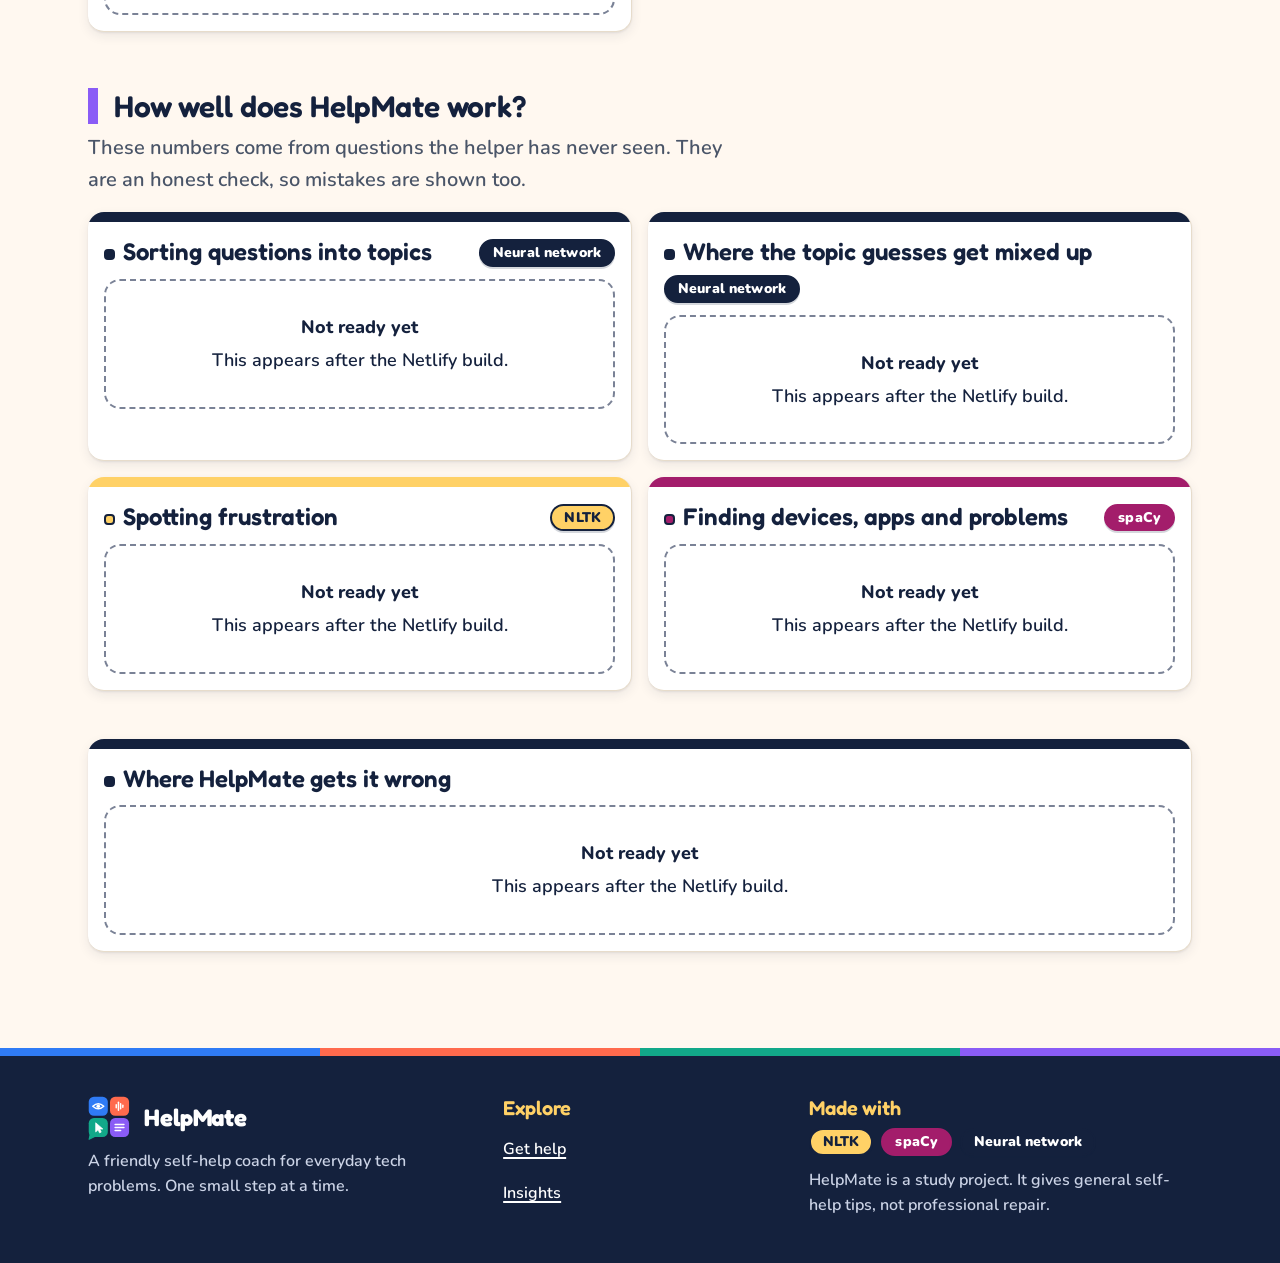
==== commit 5a9d75c8: "Visual refresh: navy hero with floating format tiles, chat-bubble ask box, tactile format tiles, lib" ====
--- a/site/insights.html
+++ b/site/insights.html
@@ -8,7 +8,7 @@
   <link rel="icon" href="assets/brand/favicon.svg" type="image/svg+xml">
   <link rel="preconnect" href="https://fonts.googleapis.com">
   <link rel="preconnect" href="https://fonts.gstatic.com" crossorigin>
-  <link href="https://fonts.googleapis.com/css2?family=Nunito:wght@600;700;800;900&display=swap" rel="stylesheet">
+  <link href="https://fonts.googleapis.com/css2?family=Fredoka:wght@500;600;700&amp;family=Nunito:wght@600;700;800;900&display=swap" rel="stylesheet">
   <link rel="stylesheet" href="css/design-tokens.css">
   <link rel="stylesheet" href="css/app.css">
 </head>
@@ -28,11 +28,18 @@
     </div>
   </header>
 
-  <main id="main" class="container container--wide" tabindex="-1">
-    <div class="page-head">
-      <h1>What people ask HelpMate</h1>
-      <p class="page-head__lead">These charts update each time HelpMate is rebuilt. Each one says which tool made it.</p>
+  <main id="main" tabindex="-1">
+    <div class="page-hero on-dark">
+      <div class="hero__art" aria-hidden="true">
+        <span class="tile tile--blue t1"></span><span class="tile tile--coral t2"></span><span class="tile tile--teal t3"></span><span class="tile tile--purple t4"></span>
+      </div>
+      <div class="container container--wide page-head">
+        <p class="hero__eyebrow"><svg class="icon" aria-hidden="true" focusable="false" viewBox="0 0 24 24"><path d="M4 20V10M10 20V4M16 20v-7M22 20H2"/></svg>Insights</p>
+        <h1>What people ask HelpMate</h1>
+        <p class="page-head__lead">These charts update each time HelpMate is rebuilt. Each one says which tool made it.</p>
+      </div>
     </div>
+    <div class="container container--wide page-body">
 
     <div id="insights-status" class="status" role="status">
       <span class="spinner" aria-hidden="true"></span><span>Loading the charts...</span>
@@ -152,20 +159,28 @@
       </section>
 
     </div>
+    </div>
   </main>
 
   <footer class="site-footer">
-    <div class="container">
-      <ul class="site-footer__links">
-        <li><a href="index.html">Get help</a></li>
-        <li><a href="insights.html">Insights</a></li>
-      </ul>
-      <p class="site-footer__note">HelpMate is a study project. It gives general self-help tips, not professional repair.</p>
-      <p class="site-footer__note">Made with NLTK, spaCy and a small neural network.
-        <span class="badge badge--nltk">NLTK</span>
-        <span class="badge badge--spacy">spaCy</span>
-        <span class="badge badge--nn">Neural network</span>
-      </p>
+    <div class="site-footer__stripe" aria-hidden="true"><span></span><span></span><span></span><span></span></div>
+    <div class="container container--wide site-footer__grid">
+      <div class="site-footer__about">
+        <a class="brand brand--footer" href="index.html"><img class="brand__mark" src="assets/brand/helpmate-mark.svg" alt="" width="44" height="44"><span class="brand__name">HelpMate</span></a>
+        <p class="site-footer__note">A friendly self-help coach for everyday tech problems. One small step at a time.</p>
+      </div>
+      <nav class="site-footer__col" aria-label="Footer">
+        <h2 class="site-footer__heading">Explore</h2>
+        <ul class="site-footer__links">
+          <li><a href="index.html">Get help</a></li>
+          <li><a href="insights.html">Insights</a></li>
+        </ul>
+      </nav>
+      <div class="site-footer__col">
+        <h2 class="site-footer__heading">Made with</h2>
+        <p class="site-footer__badges"><span class="badge badge--nltk">NLTK</span> <span class="badge badge--spacy">spaCy</span> <span class="badge badge--nn">Neural network</span></p>
+        <p class="site-footer__note">HelpMate is a study project. It gives general self-help tips, not professional repair.</p>
+      </div>
     </div>
   </footer>
 
--- a/site/css/design-tokens.css
+++ b/site/css/design-tokens.css
@@ -111,6 +111,13 @@
   --chart-5: var(--amber-ink);
   --chart-grid: #CBBFAE;         /* decorative gridlines */
 
+  /* ---- Refresh v2: dark hero, display font, soft text on navy ---- */
+  --gold: #FFD166;                   /* gold on navy 11.08; navy on gold 11.08 */
+  --on-dark-soft: #CBD3E6;           /* secondary text on navy */
+  --navy-2: #1E3158;                 /* decorative shapes on navy */
+  --font-display: "Fredoka", "Nunito", system-ui, -apple-system, "Segoe UI", Roboto, Arial, sans-serif;
+  --shadow-glow: 0 0 0 6px rgba(47, 123, 245, 0.16), 0 18px 40px rgba(8, 14, 30, 0.35);
+
   /* ---- Focus ring (navy on cream 15:1; white version for dark backgrounds) ---- */
   --focus-color: var(--navy);
   --focus-color-on-dark: #FFFFFF;
--- a/site/css/app.css
+++ b/site/css/app.css
@@ -497,3 +497,240 @@
 }
 .heat__cell { min-width: 2.25rem; }
 .badge { white-space: nowrap; }
+
+/* ==========================================================================
+   16. Visual refresh v2 (Pixel): dark hero, floating tiles, tactile format tiles,
+   journey panel, richer footer. Overrides earlier rules; ids and classes unchanged.
+   ========================================================================== */
+h1, h2, .brand__name, .hero__title, .card__big, .stat__value, .answer__title, .results__title {
+  font-family: var(--font-display); letter-spacing: -0.005em;
+}
+h1, .hero__title { font-weight: 700; }
+h2, .results__title, .answer__title { font-weight: 600; }
+.page-body { padding-top: var(--space-6); }
+
+/* Header: calm, with a pill nav */
+.site-header { position: relative; z-index: 5; border-bottom: 0; border-image: none; box-shadow: 0 1px 0 var(--line); }
+.site-header::after { content: ""; position: absolute; inset: auto 0 -4px 0; height: 4px;
+  background: linear-gradient(90deg, var(--blue) 0 25%, var(--coral) 25% 50%, var(--teal) 50% 75%, var(--purple) 75% 100%); }
+.site-nav { background: var(--cream-deep); padding: 4px; border-radius: var(--radius-pill); }
+.nav-link:hover { background: #fff; }
+
+/* Floating tiles (the logo's four rounded squares) */
+.hero__art { position: absolute; inset: 0; overflow: hidden; pointer-events: none; }
+.tile { position: absolute; display: grid; place-items: center; width: 4.5rem; height: 4.5rem; border-radius: 1.2rem; color: #fff;
+  box-shadow: 0 14px 30px rgba(0, 0, 0, 0.28); opacity: 0.92; animation: float 9s ease-in-out infinite; }
+.tile .icon { width: 2.1rem; height: 2.1rem; stroke-width: 2.6; }
+.tile--blue { background: var(--blue); } .tile--coral { background: var(--coral); }
+.tile--teal { background: var(--teal); } .tile--purple { background: var(--purple); }
+.t1 { top: 9%; right: 6%; transform: rotate(8deg); }
+.t2 { top: 44%; right: 17%; width: 3.4rem; height: 3.4rem; animation-duration: 11s; animation-delay: -3s; transform: rotate(-10deg); }
+.t3 { top: 12%; right: 24%; width: 3rem; height: 3rem; animation-duration: 12s; animation-delay: -5s; opacity: 0.8; }
+.t4 { bottom: 20%; right: 5%; width: 3.8rem; height: 3.8rem; animation-duration: 10s; animation-delay: -2s; transform: rotate(12deg); }
+.t5 { top: 60%; left: 3%; width: 2.2rem; height: 2.2rem; border-radius: 0.7rem; opacity: 0.55; animation-duration: 13s; }
+.t6 { top: 8%; left: 38%; width: 1.6rem; height: 1.6rem; border-radius: 0.5rem; opacity: 0.5; animation-duration: 14s; animation-delay: -6s; }
+.t7 { bottom: 26%; left: 46%; width: 1.4rem; height: 1.4rem; border-radius: 0.5rem; opacity: 0.5; animation-duration: 8s; }
+@keyframes float { 0%, 100% { translate: 0 0; } 50% { translate: 0 -14px; } }
+
+/* Hero */
+.hero { position: relative; background: var(--navy); color: var(--text-on-dark); padding-block: var(--space-7) 0; isolation: isolate; }
+.hero::before { content: ""; position: absolute; inset: 0; z-index: -1; opacity: 0.55;
+  background: radial-gradient(40rem 22rem at 85% 0%, var(--navy-2), transparent 70%), radial-gradient(30rem 18rem at 0% 100%, var(--navy-2), transparent 70%); }
+.hero__inner { position: relative; }
+.hero__eyebrow { display: inline-flex; align-items: center; gap: var(--space-2); margin: 0 0 var(--space-4); padding: 4px var(--space-4) 4px var(--space-3);
+  background: var(--gold); color: var(--navy); border-radius: var(--radius-pill); font-weight: var(--fw-display); font-size: var(--fs-sm); }
+.hero__eyebrow .icon { width: 1.1rem; height: 1.1rem; fill: var(--navy); }
+.hero__title { color: #fff; font-size: 2.4rem; line-height: 1.05; max-width: 14em; margin-bottom: var(--space-4); }
+.hero__mark { color: var(--gold); position: relative; white-space: nowrap; }
+.hero__mark::after { content: ""; position: absolute; left: 0; right: 0; bottom: -0.12em; height: 0.16em; border-radius: 99px; background: var(--coral); }
+.hero__lead { color: var(--on-dark-soft); font-size: var(--fs-md); max-width: 32rem; margin-bottom: var(--space-6); }
+
+/* Ask box as a chat bubble, overlapping the hero's bottom edge */
+.ask { position: relative; margin-bottom: -4.5rem; border: 3px solid var(--navy); border-top: 3px solid var(--navy); border-radius: 1.75rem 1.75rem 1.75rem 0.5rem;
+  box-shadow: var(--shadow-glow); padding: var(--space-5) var(--space-4) var(--space-4); }
+.ask::before { content: ""; position: absolute; left: 1.5rem; right: 1.5rem; top: -3px; height: 8px; border-radius: 0 0 8px 8px;
+  background: linear-gradient(90deg, var(--blue) 0 25%, var(--coral) 25% 50%, var(--teal) 50% 75%, var(--purple) 75% 100%); }
+.ask::after { content: ""; position: absolute; left: -3px; bottom: -22px; width: 30px; height: 22px; background: var(--navy);
+  clip-path: polygon(0 0, 100% 0, 0 100%); }
+.ask__label { display: flex; align-items: center; gap: var(--space-2); font-family: var(--font-display); font-weight: 600; }
+.ask__label::before { content: ""; width: 2rem; height: 2rem; flex: none; border-radius: 0.6rem; background: var(--blue)
+  url("data:image/svg+xml,%3Csvg xmlns='http://www.w3.org/2000/svg' viewBox='0 0 24 24'%3E%3Cpath d='M5 6h14v9H11l-4 3.5V15H5z' fill='none' stroke='white' stroke-width='2.2' stroke-linejoin='round'/%3E%3C/svg%3E") center / 75% no-repeat; }
+.ask__input { background: #FFFDF9; border-width: 2px; border-radius: 1rem; min-height: 7rem; }
+.ask__input:focus-visible { box-shadow: 0 0 0 4px var(--blue-tint); }
+.ask__actions .btn--primary { background: var(--navy); box-shadow: 0 6px 0 #070d1a; transition: transform 120ms, box-shadow 120ms; }
+.ask__actions .btn--primary:hover { background: #1b2e57; }
+.ask__actions .btn--primary:active { transform: translateY(4px); box-shadow: 0 2px 0 #070d1a; }
+.ask__actions { padding-bottom: 6px; }
+.ask__count { margin-left: auto; font-weight: var(--fw-strong); }
+
+/* Example chips as playful cards with icons */
+.page-body > .chips { margin-top: 6.5rem; }
+.chips__title { font-family: var(--font-display); font-weight: 600; font-size: var(--fs-md); }
+.chips__list { gap: var(--space-3); }
+.chips__list li { display: flex; }
+.chip { --chip: var(--blue); gap: var(--space-3); border-radius: 1rem; border-width: 2px; border-color: var(--navy); background: #fff; padding: var(--space-2) var(--space-4) var(--space-2) var(--space-2);
+  box-shadow: 3px 3px 0 var(--chip); transition: transform var(--dur) var(--ease), box-shadow var(--dur) var(--ease), background-color var(--dur) var(--ease); }
+.chip::before { content: ""; flex: none; width: 2.25rem; height: 2.25rem; border-radius: 0.7rem; background-color: var(--chip);
+  background-position: center; background-repeat: no-repeat; background-size: 68%;
+  background-image: url("data:image/svg+xml,%3Csvg xmlns='http://www.w3.org/2000/svg' viewBox='0 0 24 24' fill='none' stroke='white' stroke-width='2.4' stroke-linecap='round' stroke-linejoin='round'%3E%3Cpath d='M5 6h14v9H11l-4 3.5V15H5z'/%3E%3C/svg%3E"); }
+.chips__list li:nth-child(4n+2) .chip { --chip: var(--coral-ink); }
+.chips__list li:nth-child(4n+3) .chip { --chip: var(--teal-ink); }
+.chips__list li:nth-child(4n+4) .chip { --chip: var(--purple-ink); }
+.chips__list li:nth-child(4n+2) .chip::before { background-image: url("data:image/svg+xml,%3Csvg xmlns='http://www.w3.org/2000/svg' viewBox='0 0 24 24' fill='none' stroke='white' stroke-width='2.4' stroke-linecap='round' stroke-linejoin='round'%3E%3Cpath d='M12 8v5M12 17v.5'/%3E%3Ccircle cx='12' cy='12' r='9'/%3E%3C/svg%3E"); }
+.chips__list li:nth-child(4n+3) .chip::before { background-image: url("data:image/svg+xml,%3Csvg xmlns='http://www.w3.org/2000/svg' viewBox='0 0 24 24' fill='none' stroke='white' stroke-width='2.4' stroke-linecap='round' stroke-linejoin='round'%3E%3Cpath d='M3 9a13 13 0 0118 0M6 12.5a9 9 0 0112 0M9 16a4.5 4.5 0 016 0'/%3E%3C/svg%3E"); }
+.chips__list li:nth-child(4n+4) .chip::before { background-image: url("data:image/svg+xml,%3Csvg xmlns='http://www.w3.org/2000/svg' viewBox='0 0 24 24' fill='none' stroke='white' stroke-width='2.4' stroke-linecap='round' stroke-linejoin='round'%3E%3Crect x='3' y='5' width='18' height='12' rx='2'/%3E%3Cpath d='M8 21h8'/%3E%3C/svg%3E"); }
+.chip:hover { background: var(--cream-deep); border-color: var(--navy); transform: translate(-1px, -2px); box-shadow: 5px 5px 0 var(--chip); }
+.chip:active { transform: translate(2px, 2px); box-shadow: 1px 1px 0 var(--chip); }
+.status { margin-top: var(--space-5); }
+
+/* Result cards: colored top tab per library */
+.results { padding-block: var(--space-6) var(--space-5); }
+.results__title { font-size: var(--fs-xl); display: flex; align-items: center; gap: var(--space-3); }
+.results__title::after { content: ""; flex: 1; height: 4px; border-radius: 4px; background: var(--line); }
+.card { --tab: var(--navy); position: relative; overflow: hidden; border: 1px solid var(--line); border-top: 0; border-left: 0; padding-top: calc(var(--space-4) + 10px); }
+.card::before { content: ""; position: absolute; inset: 0 0 auto 0; height: 10px; background: var(--tab); }
+.card--category, .card--mood, .card--things, .card--breakdown { border-left: 0; }
+.card--category { --tab: var(--badge-nn-bg); } .card--mood { --tab: var(--badge-nltk-bg); }
+.card--things { --tab: var(--badge-spacy-bg); } .card--breakdown { --tab: var(--badge-dot-b); }
+.card:has(.card__head .badge--spacy) { --tab: var(--badge-spacy-bg); }
+.card:has(.card__head .badge--nltk) { --tab: var(--badge-nltk-bg); }
+.card:has(.card__head .badge--nn) { --tab: var(--badge-nn-bg); }
+.card__head { padding-bottom: var(--space-2); border-bottom: 2px dashed var(--line); }
+.card__title { font-family: var(--font-display); font-weight: 600; font-size: var(--fs-md); color: var(--text-muted); text-transform: none; }
+.card__big { font-size: var(--fs-2xl); line-height: 1.1; margin-bottom: var(--space-3); }
+.meter__track { height: 1rem; }
+.meter__fill { background: var(--navy); border-radius: var(--radius-pill); }
+.badge { box-shadow: 0 2px 0 rgba(20, 33, 61, 0.18); }
+.tag { background: #fff; border: 2px solid var(--badge-spacy-bg); border-radius: 0.9rem; }
+.tag__kind { color: var(--badge-spacy-bg); }
+.answer__title { font-size: var(--fs-xl); }
+.answer h4 { font-family: var(--font-display); font-weight: 600; font-size: var(--fs-lg); margin: var(--space-5) 0 0; }
+.tags { margin-bottom: var(--space-3); }
+
+/* Four format buttons: tactile tiles */
+.formats { gap: var(--space-3); }
+.format-btn { gap: 2px; min-height: 8rem; padding: var(--space-4) var(--space-2) var(--space-3); border: 3px solid var(--navy); border-top-width: 3px;
+  border-radius: 1.25rem; background: var(--format-tint); box-shadow: 0 6px 0 var(--navy); font-family: var(--font-display); font-weight: 600; font-size: var(--fs-lg);
+  transition: transform 120ms var(--ease), box-shadow 120ms var(--ease), background-color var(--dur) var(--ease); }
+.format-btn__disc { display: grid; place-items: center; width: 3.25rem; height: 3.25rem; border-radius: 1rem; background: var(--format-ink); margin-bottom: var(--space-1); transform: rotate(-4deg); transition: transform var(--dur) var(--ease); }
+.format-btn .icon { width: 1.9rem; height: 1.9rem; color: #fff; stroke-width: 2.4; }
+.format-btn:hover { background: var(--format-tint); transform: translateY(-2px); box-shadow: 0 8px 0 var(--navy); }
+.format-btn:hover .format-btn__disc { transform: rotate(4deg) scale(1.06); }
+.format-btn:active { transform: translateY(5px); box-shadow: 0 1px 0 var(--navy); }
+.format-btn .format-btn__hint { font-family: var(--font); }
+.format-btn[aria-pressed="true"] { background: var(--format-ink); color: #fff; border-color: var(--navy); transform: translateY(4px); box-shadow: 0 2px 0 var(--navy); }
+.format-btn[aria-pressed="true"] .format-btn__disc { background: #fff; }
+.format-btn[aria-pressed="true"] .icon { color: var(--format-ink); }
+.format-btn[aria-pressed="true"] .format-btn__hint { color: #fff; }
+.format-btn--see  { border-top-color: var(--navy); } .format-btn--hear { border-top-color: var(--navy); }
+.format-btn--try  { border-top-color: var(--navy); } .format-btn--read { border-top-color: var(--navy); }
+.format-btn[aria-pressed="true"].format-btn--see, .format-btn[aria-pressed="true"].format-btn--hear,
+.format-btn[aria-pressed="true"].format-btn--try, .format-btn[aria-pressed="true"].format-btn--read { border-top-color: var(--navy); }
+.format-btn--hear { --format-tint: var(--hear-tint); }
+.format-panel { border-width: 3px; border-radius: 1.25rem; box-shadow: 6px 6px 0 var(--format-ink, var(--navy)); margin-bottom: var(--space-4); }
+.format-panel__title { font-family: var(--font-display); font-weight: 600; font-size: var(--fs-lg); }
+.step { border-radius: 1rem; }
+.step__num { font-family: var(--font-display); border-radius: 1rem; transform: rotate(-4deg); }
+.help-note { border-left: 6px solid var(--amber-ink); background: var(--amber-tint); }
+.learn-cta { position: relative; overflow: hidden; background: var(--navy); color: #fff; border: 0; border-radius: 1.25rem; padding: var(--space-5); box-shadow: 6px 6px 0 var(--purple); }
+.learn-cta__text { font-family: var(--font-display); font-weight: 500; font-size: var(--fs-md); }
+.learn-cta .btn--secondary { background: var(--gold); border-color: var(--gold); color: var(--navy); }
+.learn-cta .btn--secondary:hover { background: #fff; }
+.learn-cta :focus-visible { outline-color: #fff; }
+
+/* Learn-more panel: a progress journey */
+.panel__head { background: var(--navy); position: relative; overflow: hidden; }
+.panel__head::after { content: ""; position: absolute; inset: auto 0 0 0; height: 5px;
+  background: linear-gradient(90deg, var(--blue) 0 25%, var(--coral) 25% 50%, var(--teal) 50% 75%, var(--purple) 75% 100%); }
+.panel__title { font-family: var(--font-display); font-weight: 600; font-size: var(--fs-lg); }
+.panel__body { background: var(--bg); }
+.progress__track { height: 1.25rem; background: #fff; border-color: var(--navy); }
+.progress__fill { background: repeating-linear-gradient(135deg, var(--purple-ink) 0 10px, #5B30C4 10px 20px); }
+.dots { display: grid; grid-template-columns: repeat(5, 1fr); gap: var(--space-3) 0; justify-items: center; counter-reset: none; padding: var(--space-3) 0 var(--space-2); }
+.dots li { position: relative; display: grid; place-items: center; width: 100%; }
+.dots li:not(:nth-child(5n+1))::before { content: ""; position: absolute; right: 50%; left: -50%; top: calc(50% - 3px); height: 6px; background: repeating-linear-gradient(90deg, var(--line-strong) 0 6px, transparent 6px 11px); z-index: 0; }
+.dots li:has(.is-done):not(:nth-child(5n+1))::before { background: var(--purple-ink); }
+.dot { position: relative; z-index: 1; font-family: var(--font-display); font-size: var(--fs-md); border-width: 3px; box-shadow: 0 3px 0 rgba(20, 33, 61, 0.2); transition: transform var(--dur) var(--ease); }
+.dot:hover { transform: scale(1.08); }
+.dot.is-done { background: var(--purple-ink); }
+.dot[aria-current="step"] { transform: scale(1.12); background: var(--gold); border-color: var(--navy); box-shadow: 0 0 0 4px var(--purple-ink); }
+.lesson { border: 3px solid var(--navy); border-radius: 1.25rem; box-shadow: 5px 5px 0 var(--purple); }
+.lesson__kicker { display: inline-flex; align-items: center; gap: var(--space-2); }
+.lesson__idea { font-family: var(--font-display); font-weight: 500; font-size: var(--fs-lg); line-height: 1.3; }
+.lesson__example { border-left: 6px solid var(--purple-ink); }
+.choice { border-radius: 1rem; }
+.panel__foot { box-shadow: 0 -6px 16px rgba(20, 33, 61, 0.08); }
+.medals { gap: var(--space-3); }
+.medal { border-radius: 1.25rem; }
+.medal__disc { border-radius: 1.1rem; transform: rotate(-5deg); }
+.medal.is-earned { box-shadow: 4px 4px 0 var(--amber-ink); }
+.medal.is-earned .medal__disc { border-radius: 50%; transform: none; animation: medal-pop 600ms var(--ease) both; }
+@keyframes medal-pop { 0% { transform: scale(0.3) rotate(-40deg); } 60% { transform: scale(1.18) rotate(8deg); } 100% { transform: scale(1) rotate(0); } }
+.celebrate { font-family: var(--font-display); border-radius: 1.25rem; box-shadow: 5px 5px 0 var(--amber-ink); }
+
+/* Rating */
+.rating { --tab: var(--amber-ink); border-top: 0; }
+.rating__title { font-family: var(--font-display); font-weight: 600; font-size: var(--fs-lg); }
+.page-body > .rating { margin-top: var(--space-5); }
+
+/* Footer */
+.site-footer { margin-top: var(--space-8); padding-block: var(--space-7) var(--space-6); position: relative; }
+.site-footer__stripe { position: absolute; inset: 0 0 auto 0; height: 8px; display: grid; grid-template-columns: repeat(4, 1fr); }
+.site-footer__stripe span:nth-child(1) { background: var(--blue); } .site-footer__stripe span:nth-child(2) { background: var(--coral); }
+.site-footer__stripe span:nth-child(3) { background: var(--teal); } .site-footer__stripe span:nth-child(4) { background: var(--purple); }
+.site-footer__grid { display: grid; gap: var(--space-6); grid-template-columns: minmax(0, 1fr); }
+.brand--footer, .brand--footer:hover { color: #fff; margin-bottom: var(--space-2); }
+.site-footer__heading { font-family: var(--font-display); font-weight: 600; font-size: var(--fs-md); color: var(--gold); margin-bottom: var(--space-2); }
+.site-footer__note { color: var(--on-dark-soft); }
+.site-footer__links { margin-bottom: 0; flex-direction: column; gap: 0; }
+.site-footer__badges { display: flex; flex-wrap: wrap; gap: var(--space-2); margin-bottom: var(--space-3); }
+
+/* Insights */
+.page-hero { position: relative; background: var(--navy); color: var(--text-on-dark); overflow: hidden; isolation: isolate; }
+.page-hero .tile { width: 3.2rem; height: 3.2rem; }
+.page-hero .t1 { top: 20%; right: 6%; } .page-hero .t2 { top: 58%; right: 15%; width: 2.4rem; height: 2.4rem; }
+.page-hero .t3 { top: 12%; right: 22%; width: 2rem; height: 2rem; } .page-hero .t4 { bottom: 14%; right: 3%; width: 2.2rem; height: 2.2rem; }
+.page-head { position: relative; padding-block: var(--space-7) var(--space-8); }
+.page-head h1 { color: #fff; font-size: 2.2rem; }
+.page-head__lead { color: var(--on-dark-soft); font-size: var(--fs-md); }
+.page-hero + .page-body { margin-top: -3rem; position: relative; }
+.stat { --tab: var(--blue); border: 0; border-top: 8px solid var(--tab); border-radius: 1.25rem; box-shadow: var(--shadow-2); text-align: left; }
+.stat:nth-child(2) { --tab: var(--coral); } .stat:nth-child(3) { --tab: var(--teal); } .stat:nth-child(4) { --tab: var(--purple); }
+.stat__value { font-family: var(--font-display); font-weight: 700; font-size: var(--fs-2xl); }
+.insights-grid .card__head { border-bottom: 0; padding-bottom: 0; }
+.insights-grid .card__title { color: var(--navy); font-size: var(--fs-lg); }
+#chart-quality > h2 { font-size: var(--fs-xl); margin-top: var(--space-5); padding-left: var(--space-4); border-left: 10px solid var(--purple); }
+.bar-list { gap: var(--space-3); }
+.bar__track { height: 1.5rem; background: var(--cream-deep); border: 2px solid var(--navy); }
+.bar__fill { background: var(--chart-1); box-shadow: inset 0 -4px 0 rgba(0, 0, 0, 0.18); }
+.chart-card:nth-child(4n+2) .bar__fill { background: var(--chart-2); }
+.chart-card:nth-child(4n+3) .bar__fill { background: var(--chart-3); }
+.chart-card:nth-child(4n+4) .bar__fill { background: var(--chart-4); }
+.chart-card .card__title::before { content: ""; display: inline-block; width: 0.7rem; height: 0.7rem; border-radius: 0.25rem; margin-right: var(--space-2); background: var(--tab); border: 2px solid var(--navy); }
+
+@media (min-width: 40rem) {
+  .hero__title { font-size: 3.4rem; }
+  .page-head h1 { font-size: 3rem; }
+  .site-footer__grid { grid-template-columns: 1.4fr 1fr 1.4fr; }
+  .ask { padding: var(--space-5) var(--space-5) var(--space-5); }
+}
+@media (min-width: 56rem) { .hero__title { font-size: 4.25rem; } .tile { width: 5.5rem; height: 5.5rem; } .page-hero .tile { width: 3.8rem; height: 3.8rem; } }
+@media (max-width: 40rem) {
+  .t1 { top: 3%; right: -2%; opacity: 0.45; } .t3, .t4 { opacity: 0.35; } .t2 { right: 4%; top: 30%; opacity: 0.4; }
+  .hero { padding-block-start: var(--space-6); }
+  .format-btn { min-height: 7.5rem; }
+}
+@media (prefers-reduced-motion: reduce) { .tile, .medal.is-earned .medal__disc { animation: none !important; } }
+@media (forced-colors: active) { .tile, .hero__art { display: none; } .ask::before, .ask::after { display: none; } }
+@media print { .hero, .page-hero, .page-body > .chips { display: none !important; } }
+
+/* v2 refinements */
+.ask { color: var(--navy); }
+.ask__label { color: var(--navy); }
+.ask .field__error { color: var(--error-ink); }
+.t6 { top: auto; bottom: 34%; left: 30%; }
+.t3 { right: 30%; top: 6%; }
+.hero__art .tile { will-change: translate; }
+.page-head__lead { color: var(--text-muted); }
+.page-hero .page-head__lead { color: var(--on-dark-soft); }
+@media (max-width: 40rem) { .hero .t2, .hero .t3, .hero .t6 { display: none; } .t1 { top: 1%; } }
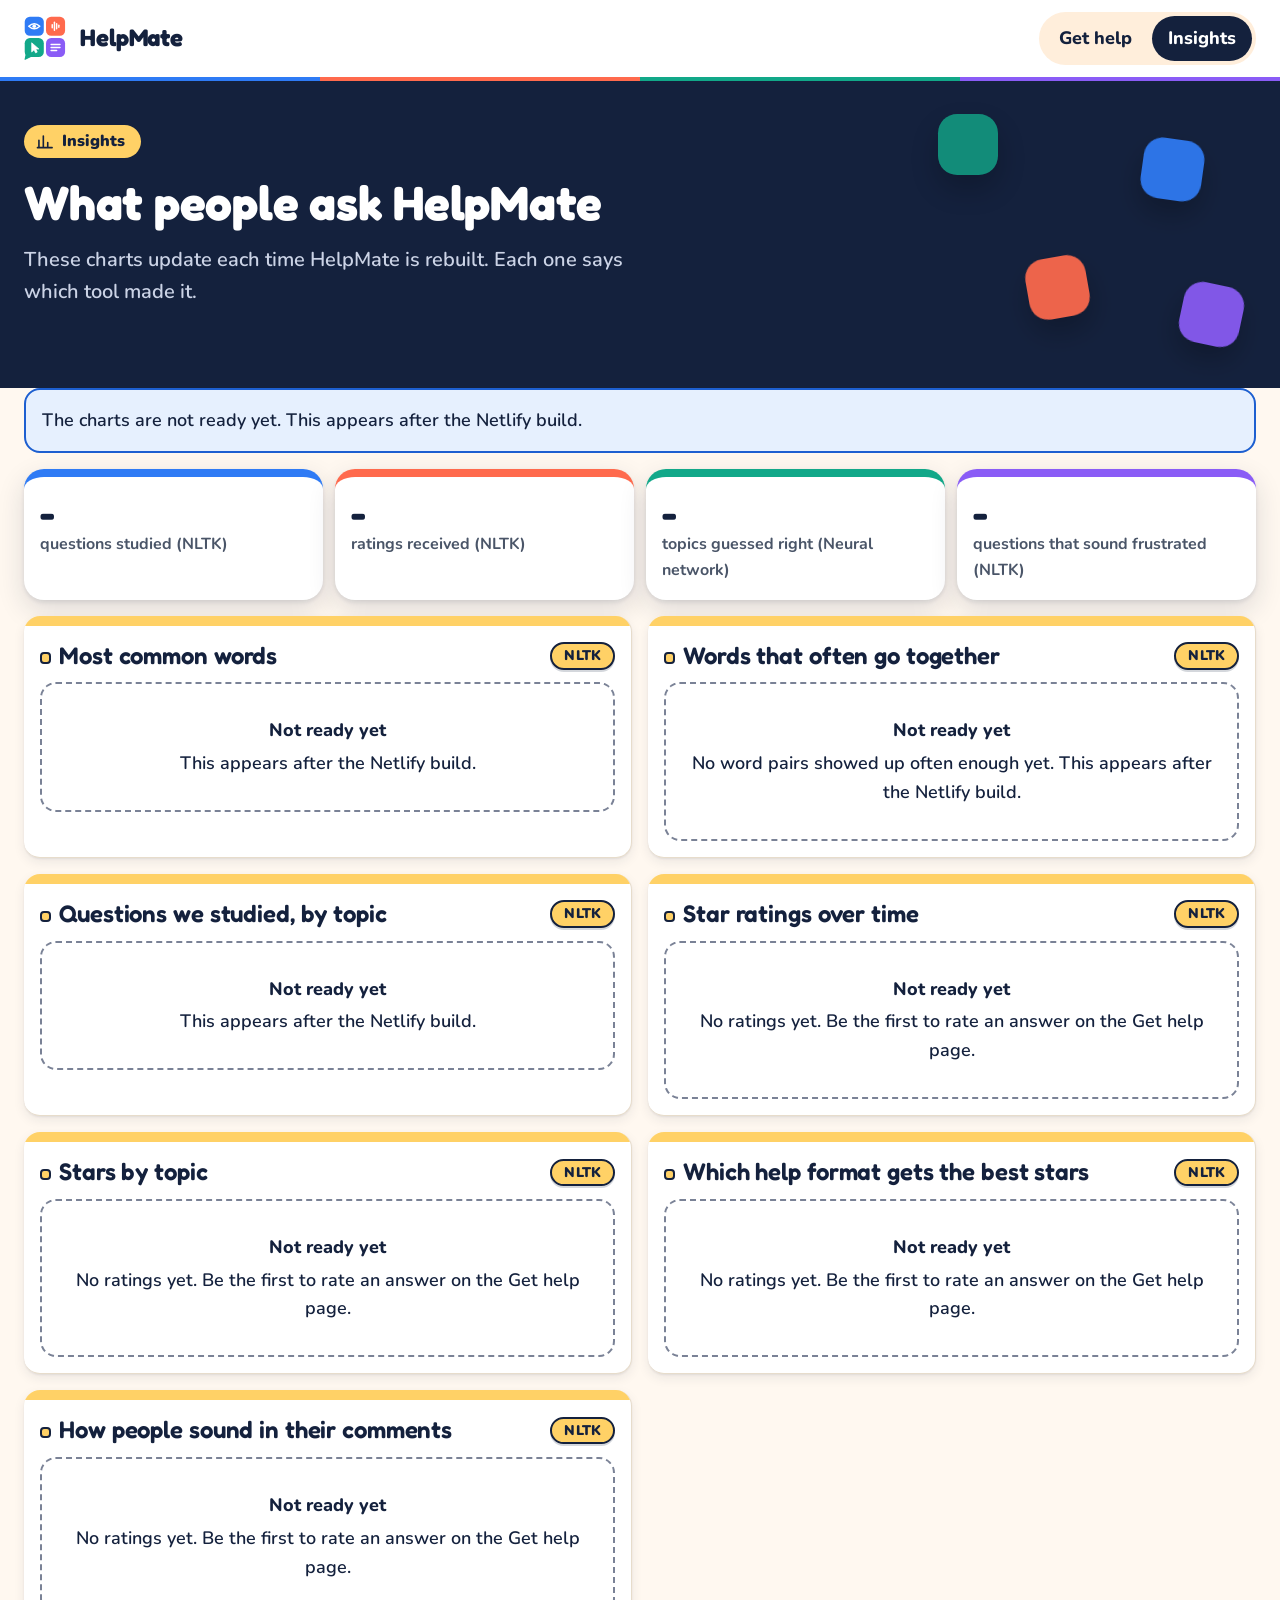
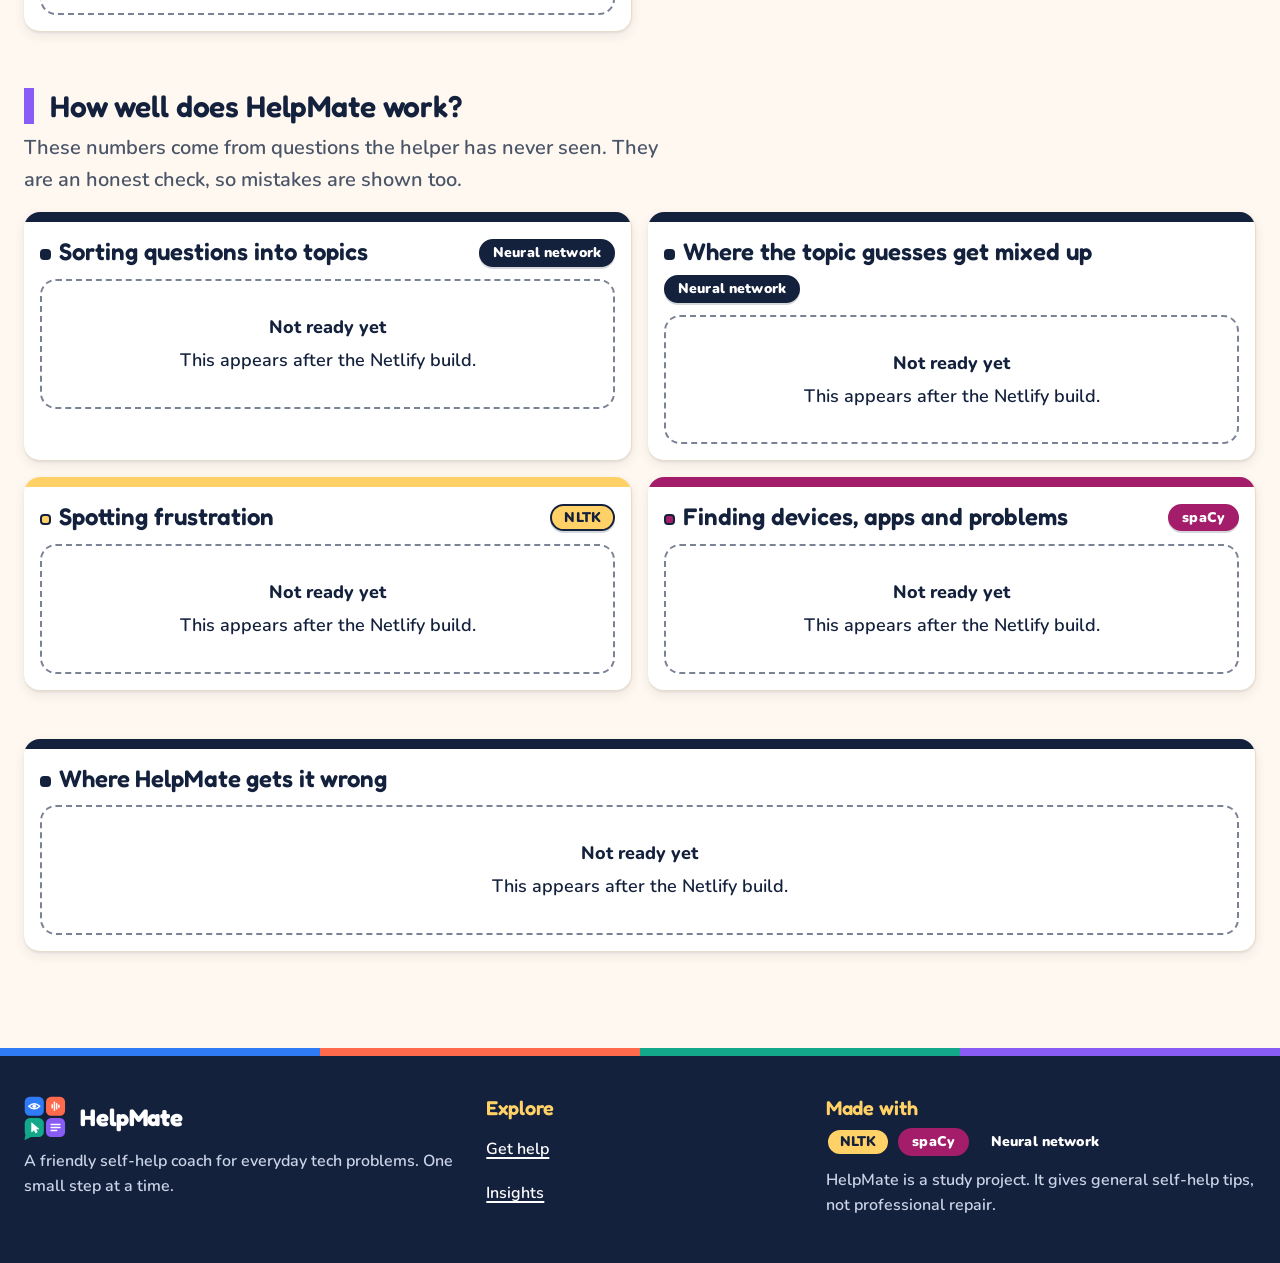
==== commit 7a28dc4d: "Two-column workspace: narrow sticky question column, wide answer stage with inline 10-step course ta" ====
--- a/site/insights.html
+++ b/site/insights.html
@@ -16,7 +16,7 @@
   <a class="skip-link" href="#main">Skip to main content</a>
 
   <header class="site-header">
-    <div class="container container--wide site-header__inner">
+    <div class="container container--max site-header__inner">
       <a class="brand" href="index.html">
         <img class="brand__mark" src="assets/brand/helpmate-mark.svg" alt="" width="44" height="44">
         <span class="brand__name">HelpMate</span>
@@ -33,13 +33,13 @@
       <div class="hero__art" aria-hidden="true">
         <span class="tile tile--blue t1"></span><span class="tile tile--coral t2"></span><span class="tile tile--teal t3"></span><span class="tile tile--purple t4"></span>
       </div>
-      <div class="container container--wide page-head">
+      <div class="container container--max page-head">
         <p class="hero__eyebrow"><svg class="icon" aria-hidden="true" focusable="false" viewBox="0 0 24 24"><path d="M4 20V10M10 20V4M16 20v-7M22 20H2"/></svg>Insights</p>
         <h1>What people ask HelpMate</h1>
         <p class="page-head__lead">These charts update each time HelpMate is rebuilt. Each one says which tool made it.</p>
       </div>
     </div>
-    <div class="container container--wide page-body">
+    <div class="container container--max page-body">
 
     <div id="insights-status" class="status" role="status">
       <span class="spinner" aria-hidden="true"></span><span>Loading the charts...</span>
@@ -164,7 +164,7 @@
 
   <footer class="site-footer">
     <div class="site-footer__stripe" aria-hidden="true"><span></span><span></span><span></span><span></span></div>
-    <div class="container container--wide site-footer__grid">
+    <div class="container container--max site-footer__grid">
       <div class="site-footer__about">
         <a class="brand brand--footer" href="index.html"><img class="brand__mark" src="assets/brand/helpmate-mark.svg" alt="" width="44" height="44"><span class="brand__name">HelpMate</span></a>
         <p class="site-footer__note">A friendly self-help coach for everyday tech problems. One small step at a time.</p>
--- a/site/css/app.css
+++ b/site/css/app.css
@@ -734,3 +734,162 @@
 .page-head__lead { color: var(--text-muted); }
 .page-hero .page-head__lead { color: var(--on-dark-soft); }
 @media (max-width: 40rem) { .hero .t2, .hero .t3, .hero .t6 { display: none; } .t1 { top: 1%; } }
+
+/* ==========================================================================
+   17. Workspace v3 (Pixel): narrow question column on the left, big answer and
+   training panel on the right. Stacks below 60rem (960px). Overrides earlier rules.
+   ========================================================================== */
+.container--max { max-width: 92rem; }
+.workspace { display: grid; grid-template-columns: minmax(0, 1fr); gap: var(--space-5); padding: var(--space-5) var(--gutter) 0; margin-inline: auto; }
+
+/* ---- Left column ---- */
+.sidebar { display: grid; gap: var(--space-4); align-content: start; min-width: 0; }
+.side-hero { position: relative; isolation: isolate; overflow: hidden; background: var(--navy); color: var(--text-on-dark);
+  border-radius: 1.5rem; padding: var(--space-4); box-shadow: 0 8px 0 #070d1a; }
+.side-hero::before { content: ""; position: absolute; inset: 0; z-index: -1; opacity: 0.6;
+  background: radial-gradient(16rem 10rem at 100% 0%, var(--navy-2), transparent 70%); }
+.side-hero__art { position: absolute; inset: 0; pointer-events: none; overflow: hidden; }
+.side-hero__art .tile { width: 2.1rem; height: 2.1rem; border-radius: 0.65rem; top: var(--space-4); animation: none; opacity: 1; box-shadow: 0 4px 10px rgba(0,0,0,.3); }
+.side-hero__art .tile .icon { width: 1.1rem; height: 1.1rem; stroke-width: 2.6; }
+.side-hero__art .t1 { right: var(--space-4); left: auto; transform: rotate(8deg); }
+.side-hero__art .t2 { right: 3.6rem; left: auto; top: 1.3rem; transform: rotate(-8deg); }
+.side-hero__art .t3 { right: 6.2rem; left: auto; top: var(--space-4); transform: rotate(6deg); }
+.side-hero__art .t4 { right: 8.8rem; left: auto; top: 1.3rem; width: 2.1rem; height: 2.1rem; bottom: auto; transform: rotate(-6deg); }
+.side-hero__eyebrow { display: inline-flex; align-items: center; gap: var(--space-2); margin: 0 0 var(--space-3); padding: 2px var(--space-3) 2px var(--space-2);
+  background: var(--gold); color: var(--navy); border-radius: var(--radius-pill); font-weight: var(--fw-display); font-size: var(--fs-xs); }
+.side-hero__eyebrow .icon { width: 0.95rem; height: 0.95rem; fill: var(--navy); }
+.side-hero__title { color: #fff; font-size: 1.85rem; line-height: 1.1; margin: 0 0 var(--space-2); }
+.side-hero__lead { color: var(--on-dark-soft); font-size: var(--fs-sm); margin: 0 0 var(--space-4); }
+.side-hero .ask { margin: 0; padding: var(--space-4) var(--space-3) var(--space-3); border: 0; border-radius: 1.1rem; box-shadow: none; }
+.side-hero .ask::after { display: none; }
+.side-hero .ask::before { left: 1rem; right: 1rem; top: 0; height: 6px; }
+.side-hero .ask__label { font-size: var(--fs-base); }
+.side-hero .ask__label::before { width: 1.6rem; height: 1.6rem; border-radius: 0.5rem; }
+.side-hero .ask__input { min-height: 6rem; font-size: var(--fs-base); padding: var(--space-3); }
+.side-hero .ask__hint { font-size: var(--fs-xs); margin: var(--space-2) 0 var(--space-3); }
+.side-hero .ask__actions .btn--primary { flex: 1 1 100%; font-size: var(--fs-base); }
+.side-hero .ask__count { margin-left: 0; font-size: var(--fs-xs); }
+
+.sidebar .chips { margin: 0; }
+.sidebar .chips__title { font-size: var(--fs-base); margin-bottom: var(--space-2); }
+.sidebar .chips__list { flex-direction: column; flex-wrap: nowrap; gap: var(--space-2); }
+.sidebar .chip { width: 100%; min-height: var(--target); gap: var(--space-2); padding: var(--space-1) var(--space-3) var(--space-1) var(--space-1); border-radius: 0.8rem; box-shadow: 2px 2px 0 var(--chip); font-size: var(--fs-sm); }
+.sidebar .chip::before { width: 1.9rem; height: 1.9rem; border-radius: 0.55rem; }
+.sidebar .status { margin: 0; font-size: var(--fs-xs); font-weight: var(--fw-strong); }
+
+@media (min-width: 60rem) {
+  .workspace { grid-template-columns: clamp(20rem, 26vw, 23.5rem) minmax(0, 1fr); gap: var(--space-5); align-items: start; padding-top: var(--space-5); }
+  .sidebar { position: sticky; top: var(--space-4); max-height: calc(100vh - 2rem); overflow-y: auto; padding: 4px 8px 10px 4px; margin: -4px -8px -10px -4px; scrollbar-width: thin; }
+}
+
+/* ---- Right column ---- */
+.stage { background: #fff; border: 1px solid var(--line); border-radius: 1.5rem; box-shadow: var(--shadow-2); padding: var(--space-4); min-width: 0; min-height: 30rem; }
+.stage .card { background: var(--bg); box-shadow: none; border: 1px solid var(--line); border-top: 0; }
+.stage > .rating { margin: var(--space-5) 0 0; }
+@media (min-width: 40rem) { .stage { padding: var(--space-5); } }
+@media (min-width: 60rem) { .stage { min-height: calc(100vh - 8rem); } }
+
+/* Empty state */
+.empty { max-width: 46rem; margin: 0 auto; padding: var(--space-5) 0 var(--space-4); text-align: center; }
+.empty__tiles { display: flex; justify-content: center; gap: var(--space-3); margin-bottom: var(--space-5); }
+.tile-static { display: grid; place-items: center; width: 4.5rem; height: 4.5rem; border-radius: 1.3rem; color: #fff; box-shadow: 0 8px 0 rgba(20, 33, 61, 0.9); }
+.tile-static .icon { width: 2.1rem; height: 2.1rem; stroke-width: 2.6; }
+.tile-static:nth-child(1) { transform: rotate(-6deg); } .tile-static:nth-child(2) { transform: translateY(-8px) rotate(4deg); }
+.tile-static:nth-child(3) { transform: rotate(-3deg); } .tile-static:nth-child(4) { transform: translateY(-8px) rotate(6deg); }
+.empty__title { font-size: var(--fs-2xl); margin-bottom: var(--space-3); }
+.empty__lead { font-size: var(--fs-md); color: var(--text-muted); max-width: 34rem; margin: 0 auto var(--space-5); }
+.empty__formats { list-style: none; display: grid; grid-template-columns: repeat(auto-fit, minmax(10.5rem, 1fr)); gap: var(--space-3); margin-bottom: var(--space-5); text-align: left; }
+.empty__format { display: flex; flex-direction: column; gap: 2px; padding: var(--space-3) var(--space-4); border-radius: 1rem; border-top: 8px solid var(--c); background: var(--t); color: var(--navy); font-size: var(--fs-sm); line-height: 1.35; }
+.empty__format strong { font-family: var(--font-display); font-weight: 600; font-size: var(--fs-md); }
+.empty__format--see { --c: var(--see-bright); --t: var(--see-tint); } .empty__format--hear { --c: var(--hear-bright); --t: var(--hear-tint); }
+.empty__format--try { --c: var(--try-bright); --t: var(--try-tint); } .empty__format--read { --c: var(--read-bright); --t: var(--read-tint); }
+.empty__course { text-align: left; padding: var(--space-4) var(--space-5); border-radius: 1.25rem; background: var(--navy); color: var(--text-on-dark); box-shadow: 6px 6px 0 var(--purple); margin-bottom: var(--space-5); }
+.empty__course-title { font-family: var(--font-display); font-weight: 600; color: var(--gold); font-size: var(--fs-md); margin-bottom: var(--space-1); }
+.empty__course p { margin: 0; color: var(--on-dark-soft); }
+.empty__made { font-size: var(--fs-sm); color: var(--text-muted); margin: 0; }
+.empty__made .badge { cursor: default; }
+
+/* Results header and "What I understood" row */
+.stage .results { padding: 0; }
+.stage .results__title { font-size: var(--fs-xl); margin-bottom: var(--space-1); }
+.results__title::after { display: none; }
+.results__question { color: var(--text-muted); font-weight: var(--fw-strong); margin-bottom: var(--space-4); }
+#understood { display: grid; grid-template-columns: repeat(auto-fit, minmax(14.5rem, 1fr)); gap: var(--space-3); }
+#understood .card { margin: 0; padding-bottom: var(--space-3); }
+#understood .card__big { font-size: var(--fs-xl); margin-bottom: var(--space-2); }
+#understood .card__title { font-size: var(--fs-sm); }
+#understood #card-breakdown { grid-column: 1 / -1; }
+#results-notices:not(:empty) { margin-bottom: var(--space-3); }
+#results-notices .notice { margin-bottom: var(--space-3); }
+
+/* Answer */
+.stage .answer { margin-top: var(--space-5); }
+.answer__head { margin-bottom: var(--space-4); }
+.answer__head .answer__title { margin-bottom: var(--space-1); }
+.answer__topics { display: flex; flex-wrap: wrap; align-items: center; gap: var(--space-2) var(--space-3); }
+.answer__topics-label { display: inline-flex; align-items: center; gap: var(--space-2); font-weight: var(--fw-head); }
+.answer__topics .tags { margin: 0; }
+.answer__topics .tag { padding: 0 var(--space-3); }
+.answer-pane > h4 { margin-top: 0; font-size: var(--fs-md); }
+.stage .formats { grid-template-columns: repeat(2, 1fr); margin: var(--space-3) 0 var(--space-5); }
+@media (min-width: 40rem) { .stage .formats { grid-template-columns: repeat(4, 1fr); } }
+.stage .format-btn { min-height: 6.75rem; font-size: var(--fs-md); box-shadow: 0 5px 0 var(--navy); }
+.stage .format-btn:hover { box-shadow: 0 7px 0 var(--navy); }
+.stage .format-btn[aria-pressed="true"] { box-shadow: 0 2px 0 var(--navy); }
+.stage .format-btn__disc { width: 2.9rem; height: 2.9rem; }
+.stage .format-panel { padding: var(--space-4) var(--space-5); }
+.stage .steps { grid-template-columns: repeat(auto-fit, minmax(min(100%, 20rem), 1fr)); }
+.stage .script, .stage .read-list { max-width: 54rem; }
+.stage .learn-cta { margin-top: var(--space-5); }
+.learn-cta__progress { display: block; font-family: var(--font); font-size: var(--fs-sm); font-weight: var(--fw-strong); color: var(--gold); }
+.learn-cta__progress:empty { display: none; }
+
+/* Tabs: Your answer | 10-step course */
+.tabs { display: flex; flex-wrap: wrap; gap: var(--space-2); border-bottom: 3px solid var(--navy); margin-top: var(--space-4); padding-inline: var(--space-1); }
+.tab { display: inline-flex; align-items: center; gap: var(--space-2); min-height: 3rem; padding: var(--space-2) var(--space-5); margin-bottom: -3px; font: inherit;
+  font-family: var(--font-display); font-weight: 600; font-size: var(--fs-md); color: var(--navy); background: var(--cream-deep); cursor: pointer;
+  border: 3px solid var(--navy); border-bottom-color: var(--navy); border-radius: 1rem 1rem 0 0; transition: background-color var(--dur) var(--ease); }
+.tab:hover { background: var(--amber-tint); }
+.tab[aria-selected="true"] { background: var(--navy); color: #fff; border-bottom-color: var(--navy); }
+.tab--course[aria-selected="true"] { background: var(--purple-ink); border-color: var(--navy); color: #fff; }
+.tab[aria-selected="true"]::before { content: ""; width: 0.55rem; height: 0.55rem; border-radius: 50%; background: var(--gold); flex: none; }
+.tab[disabled] { background: #E9E2D6; color: var(--text-muted); border-color: var(--line-strong); cursor: not-allowed; }
+.tab__progress { font-family: var(--font); font-size: var(--fs-sm); font-weight: var(--fw-strong); }
+.answer-pane { padding-top: var(--space-5); }
+.course { margin-top: 0; }
+
+/* Course, inline */
+.course { border: 3px solid var(--navy); border-top: 0; border-radius: 0 0 1.25rem 1.25rem; overflow: hidden; background: var(--bg); margin-top: 0; }
+.course__head { position: relative; display: flex; align-items: center; justify-content: space-between; flex-wrap: wrap; gap: var(--space-3); padding: var(--space-3) var(--space-4) calc(var(--space-3) + 5px); background: var(--navy); color: #fff; }
+.course__head::after { content: ""; position: absolute; inset: auto 0 0 0; height: 5px; background: linear-gradient(90deg, var(--blue) 0 25%, var(--coral) 25% 50%, var(--teal) 50% 75%, var(--purple) 75% 100%); }
+.course__title { margin: 0; font-family: var(--font-display); font-weight: 600; font-size: var(--fs-lg); color: var(--gold); }
+.course__close { display: inline-flex; align-items: center; gap: var(--space-2); min-height: var(--target); padding: var(--space-2) var(--space-4); font: inherit; font-weight: var(--fw-head); color: var(--navy); background: #fff; border: 2px solid #fff; border-radius: var(--radius-pill); cursor: pointer; }
+.course__close:hover { background: var(--cream-deep); }
+.course__head :focus-visible { outline-color: var(--focus-color-on-dark); }
+.course__body { display: grid; grid-template-columns: minmax(0, 1fr); gap: var(--space-4); padding: var(--space-4); align-content: start; }
+.course__body > * { margin: 0; min-width: 0; }
+.course__body .dots { padding: 0; }
+.course__body .panel__foot { padding: 0; border: 0; box-shadow: none; background: none; }
+.course__body > h3 { font-family: var(--font-display); font-weight: 600; margin-top: var(--space-2); }
+.course__body .medals { grid-template-columns: repeat(auto-fill, minmax(8.5rem, 1fr)); }
+@media (min-width: 75rem) {
+  .course__body { grid-template-columns: 17.5rem minmax(0, 1fr); column-gap: var(--space-5); grid-template-rows: auto auto 1fr auto auto auto;
+    grid-template-areas: "prog lesson" "dots lesson" "cel lesson" ". nav" "bh bh" "medals medals"; padding: var(--space-5); }
+  .course__body > .progress { grid-area: prog; } .course__body > .dots { grid-area: dots; } .course__body > .lesson { grid-area: lesson; }
+  .course__body > .celebrate { grid-area: cel; } .course__body > .panel__foot { grid-area: nav; } .course__body > h3 { grid-area: bh; } .course__body > .medals { grid-area: medals; }
+  .course__body .lesson { padding: var(--space-5); }
+}
+.stage .lesson { background: #fff; }
+.stage .rating { border-top: 0; }
+
+/* Print: only the Read it checklist */
+@media print {
+  .workspace { display: block; padding: 0; }
+  .sidebar, .empty, .tabs, .course, .answer__head, .results__question, .answer-pane > h4, #understood { display: none !important; }
+  .stage { border: 0; box-shadow: none; padding: 0; min-height: 0; background: none; }
+  .stage .results { display: block; }
+  #answer-pane[hidden] { display: none !important; }
+}
+@media (forced-colors: active) { .tab, .side-hero { border: 2px solid ButtonText; } .tab[aria-selected="true"] { border-color: Highlight; outline: 3px solid Highlight; } .tile-static { border: 2px solid ButtonText; } }
+.side-hero__art .t3, .side-hero__art .t4 { display: none; }
+.side-hero__art .t2 { right: 3.6rem; }
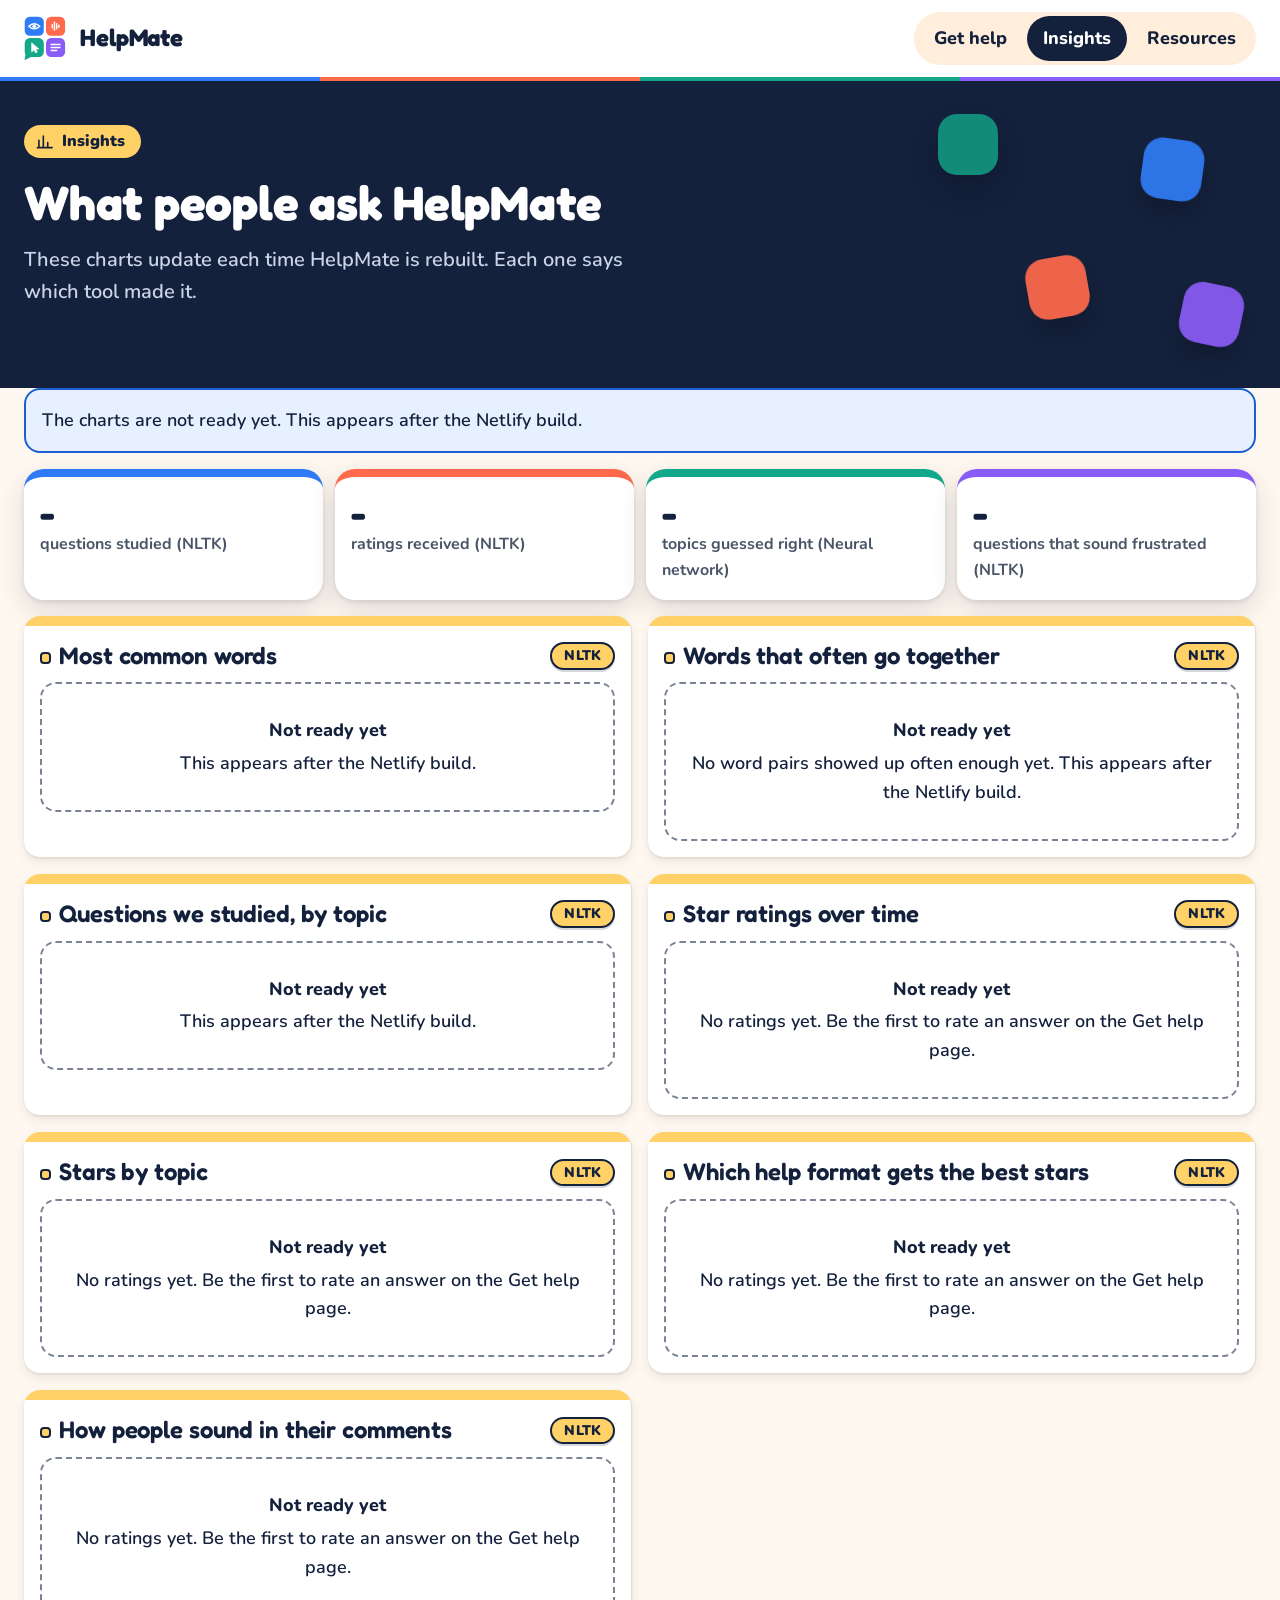
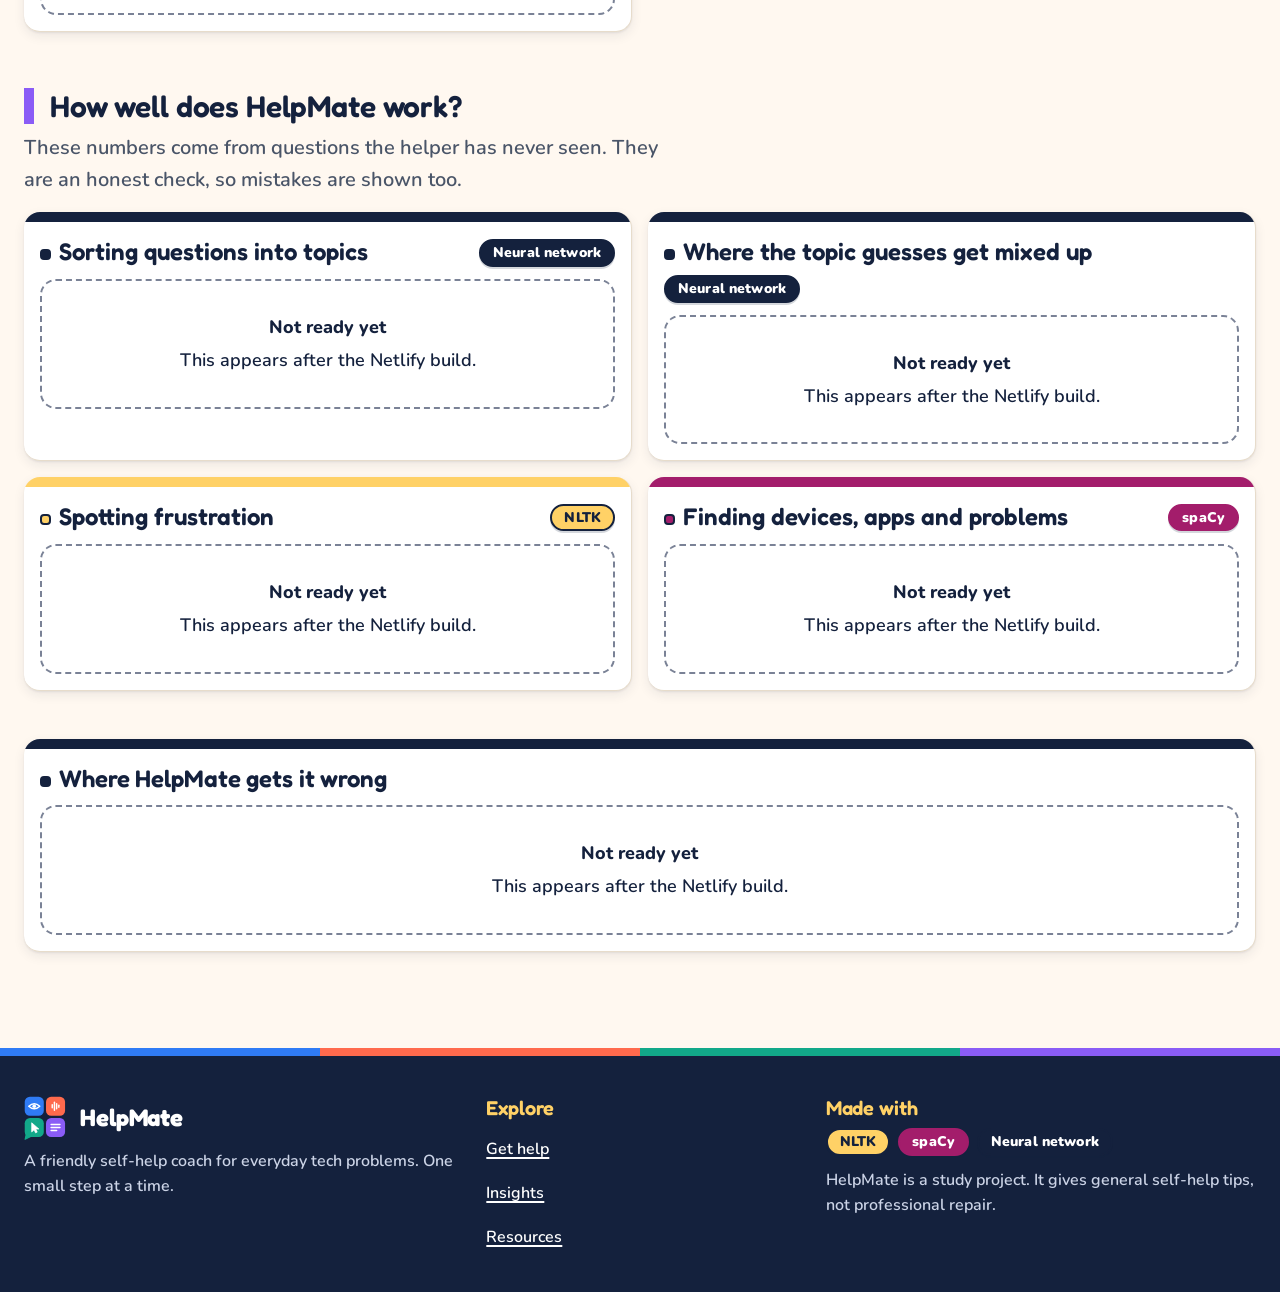
==== commit 793e547f: "Add Resources page linked from header and footer on every page Lists the live app, GitHub repo, step" ====
--- a/site/insights.html
+++ b/site/insights.html
@@ -24,6 +24,7 @@
       <nav class="site-nav" aria-label="Main">
         <a class="nav-link" href="index.html">Get help</a>
         <a class="nav-link" href="insights.html" aria-current="page">Insights</a>
+        <a class="nav-link" href="resources.html">Resources</a>
       </nav>
     </div>
   </header>
@@ -174,6 +175,7 @@
         <ul class="site-footer__links">
           <li><a href="index.html">Get help</a></li>
           <li><a href="insights.html">Insights</a></li>
+          <li><a href="resources.html">Resources</a></li>
         </ul>
       </nav>
       <div class="site-footer__col">
--- a/site/css/app.css
+++ b/site/css/app.css
@@ -893,3 +893,21 @@
 @media (forced-colors: active) { .tab, .side-hero { border: 2px solid ButtonText; } .tab[aria-selected="true"] { border-color: Highlight; outline: 3px solid Highlight; } .tile-static { border: 2px solid ButtonText; } }
 .side-hero__art .t3, .side-hero__art .t4 { display: none; }
 .side-hero__art .t2 { right: 3.6rem; }
+
+/* v3.1: "Here's what I found" sits below the answer and course */
+.results__found { margin-top: var(--space-8, 3rem); padding-top: var(--space-6, 2rem); border-top: 2px dashed var(--line, #E6DCCB); }
+.results__found .results__title { margin-top: 0; }
+.results__found-lead { margin: 0 0 var(--space-4, 1rem); color: var(--text-muted); }
+.results__question { margin-top: 0; }
+
+/* Resources page */
+.res__note { background: #fff; border: 2px dashed var(--line); border-radius: var(--radius-lg, 16px); padding: var(--space-3) var(--space-4); margin: 0 0 var(--space-4); font-weight: 700; color: var(--navy); }
+.res-grid { display: grid; grid-template-columns: minmax(0, 1fr); gap: var(--space-4); padding-bottom: var(--space-6); }
+.res__list { list-style: none; margin: 0; padding: 0; display: grid; gap: var(--space-2); }
+.res__list li { display: flex; flex-direction: column; gap: 2px; padding-block: 4px; overflow-wrap: anywhere; }
+.res__list a { font-weight: 800; color: #1D5FD0; text-decoration: underline; text-underline-offset: 3px; min-height: 24px; display: inline-block; }
+.res__list a:focus-visible { outline: 3px solid var(--navy); outline-offset: 2px; border-radius: 4px; }
+.res__desc { color: var(--text-muted); font-size: var(--fs-sm, .95rem); }
+.res-card .card__head { border-bottom: 0; padding-bottom: 0; }
+.res-card .card__title { color: var(--navy); font-size: var(--fs-lg); }
+@media (min-width: 52rem) { .res-grid { grid-template-columns: repeat(2, minmax(0, 1fr)); } }
